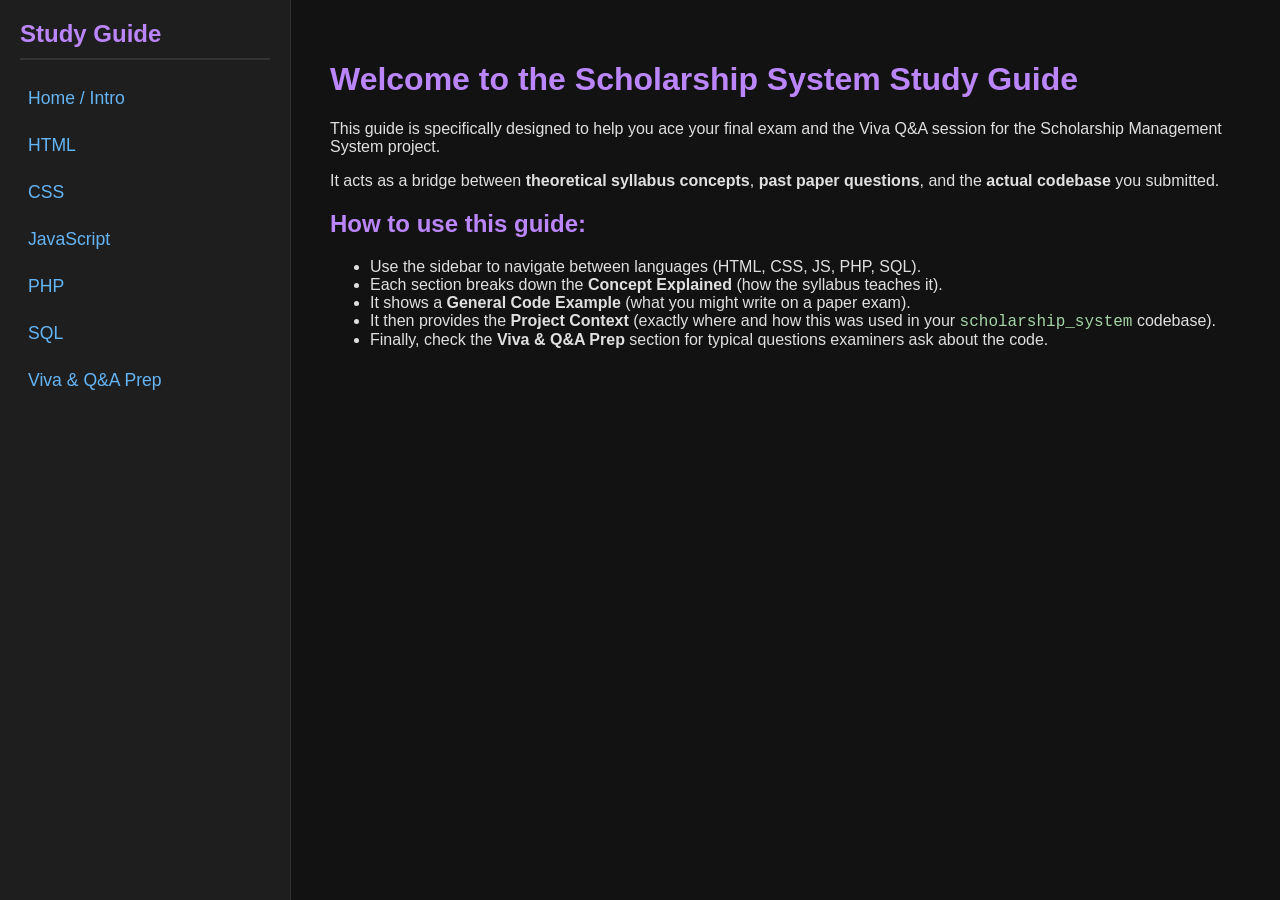
==== GUIDE/index.html @ c11701c4 "docs: add comprehensive study guide and viva prep" ====
<!DOCTYPE html>
<html lang="en">
<head>
    <meta charset="UTF-8">
    <meta name="viewport" content="width=device-width, initial-scale=1.0">
    <title>Welcome to the Scholarship System Study Guide - Study Guide</title>
    <link rel="stylesheet" href="assets/style.css">
</head>
<body>
    <div class="sidebar">
        <h2>Study Guide</h2>
        <ul>
            <li><a href="index.html">Home / Intro</a></li>
            <li><a href="html.html">HTML</a></li>
            <li><a href="css.html">CSS</a></li>
            <li><a href="js.html">JavaScript</a></li>
            <li><a href="php.html">PHP</a></li>
            <li><a href="sql.html">SQL</a></li>
            <li><a href="viva.html">Viva & Q&A Prep</a></li>
        </ul>
    </div>
    <div class="content">
        <h1>Welcome to the Scholarship System Study Guide</h1>
        
        <p>This guide is specifically designed to help you ace your final exam and the Viva Q&A session for the Scholarship Management System project.</p>
        <p>It acts as a bridge between <strong>theoretical syllabus concepts</strong>, <strong>past paper questions</strong>, and the <strong>actual codebase</strong> you submitted.</p>
        
        <h2>How to use this guide:</h2>
        <ul>
            <li>Use the sidebar to navigate between languages (HTML, CSS, JS, PHP, SQL).</li>
            <li>Each section breaks down the <strong>Concept Explained</strong> (how the syllabus teaches it).</li>
            <li>It shows a <strong>General Code Example</strong> (what you might write on a paper exam).</li>
            <li>It then provides the <strong>Project Context</strong> (exactly where and how this was used in your <code>scholarship_system</code> codebase).</li>
            <li>Finally, check the <strong>Viva & Q&A Prep</strong> section for typical questions examiners ask about the code.</li>
        </ul>
        
    </div>
</body>
</html>
---- GUIDE/assets/style.css ----
:root {
    --bg-color: #121212;
    --sidebar-bg: #1e1e1e;
    --text-color: #e0e0e0;
    --link-color: #64b5f6;
    --link-hover: #90caf9;
    --border-color: #333333;
    --code-bg: #2d2d2d;
    --accent: #bb86fc;
}

body {
    margin: 0;
    font-family: 'Segoe UI', Tahoma, Geneva, Verdana, sans-serif;
    background-color: var(--bg-color);
    color: var(--text-color);
    display: flex;
    min-height: 100vh;
}

.sidebar {
    width: 250px;
    background-color: var(--sidebar-bg);
    padding: 20px;
    border-right: 1px solid var(--border-color);
    position: fixed;
    height: 100vh;
    overflow-y: auto;
}

.sidebar h2 {
    color: var(--accent);
    margin-top: 0;
    border-bottom: 2px solid var(--border-color);
    padding-bottom: 10px;
}

.sidebar ul {
    list-style-type: none;
    padding: 0;
}

.sidebar ul li {
    margin-bottom: 10px;
}

.sidebar ul li a {
    color: var(--link-color);
    text-decoration: none;
    font-size: 1.1em;
    display: block;
    padding: 8px;
    border-radius: 4px;
}

.sidebar ul li a:hover {
    background-color: var(--border-color);
    color: var(--link-hover);
}

.content {
    margin-left: 290px;
    padding: 40px;
    max-width: 1000px;
    flex-grow: 1;
}

h1, h2, h3 {
    color: var(--accent);
}

a {
    color: var(--link-color);
}

a:hover {
    color: var(--link-hover);
}

pre {
    background-color: var(--code-bg);
    padding: 15px;
    border-radius: 5px;
    overflow-x: auto;
    border: 1px solid var(--border-color);
}

code {
    font-family: 'Courier New', Courier, monospace;
    color: #a5d6a7;
}

.concept-box {
    background-color: var(--sidebar-bg);
    border-left: 4px solid var(--accent);
    padding: 15px;
    margin-bottom: 20px;
    border-radius: 0 5px 5px 0;
}

.code-example {
    margin-bottom: 20px;
}

.project-context {
    background-color: #1a237e; /* deep blue */
    padding: 15px;
    border-radius: 5px;
    margin-bottom: 30px;
    border-left: 4px solid #64b5f6;
}
.project-context h3 {
    color: #90caf9;
    margin-top: 0;
}
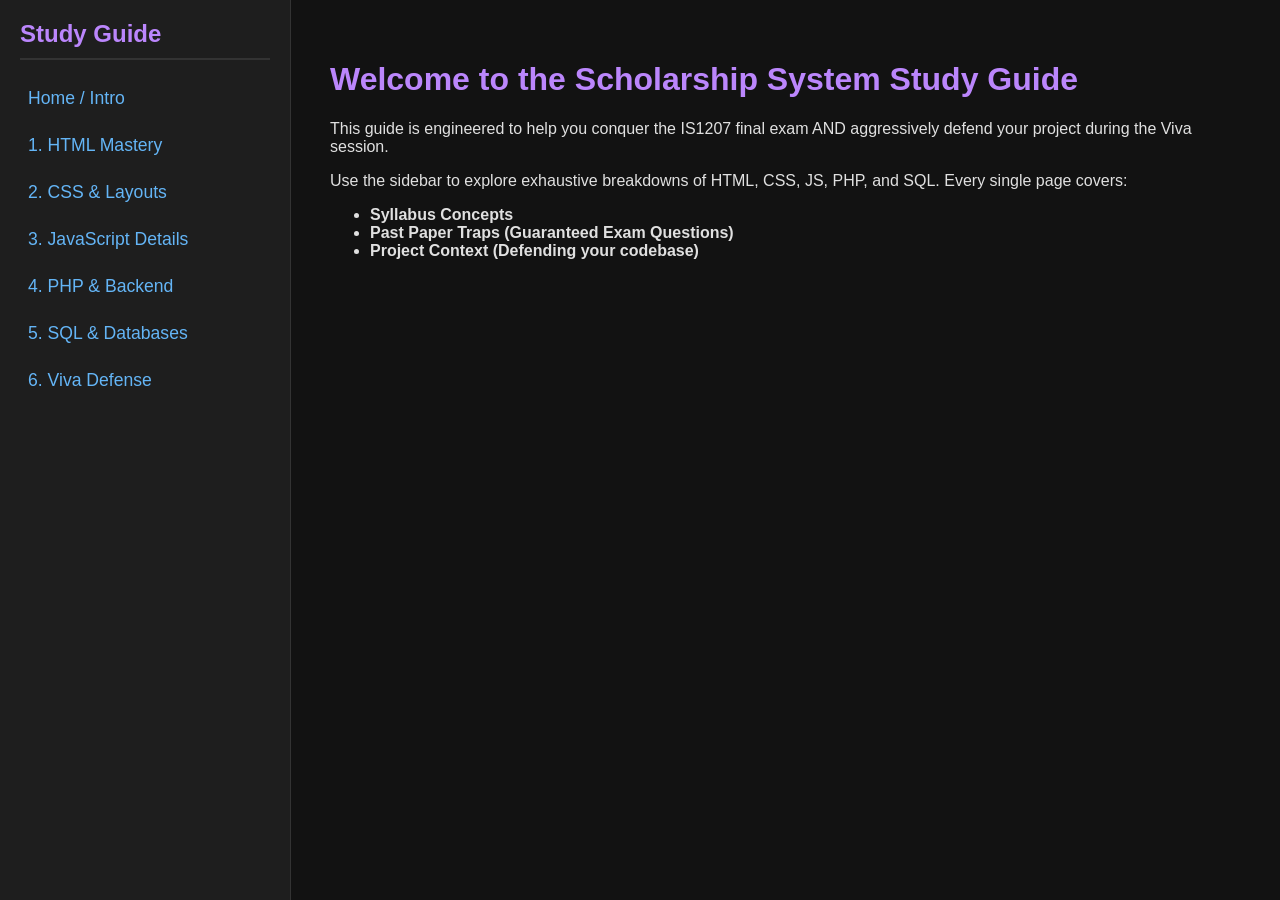
==== commit 30bf5591: "docs: overhaul study guide with massive detail, past paper traps, and codebase viva defense" ====
--- a/GUIDE/index.html
+++ b/GUIDE/index.html
@@ -4,37 +4,34 @@
 <head>
     <meta charset="UTF-8">
     <meta name="viewport" content="width=device-width, initial-scale=1.0">
-    <title>Welcome to the Scholarship System Study Guide - Study Guide</title>
+    <title>Welcome to the Scholarship System Study Guide - Comprehensive Study Guide</title>
     <link rel="stylesheet" href="assets/style.css">
+    <style>
+        .concept-box { background-color: #1e1e1e; border-left: 4px solid #bb86fc; padding: 15px; margin-bottom: 20px; border-radius: 0 5px 5px 0; }
+        .code-example { margin-bottom: 20px; }
+        .project-context { background-color: #1a237e; padding: 15px; border-radius: 5px; margin-bottom: 30px; border-left: 4px solid #64b5f6; }
+        .project-context h3 { color: #90caf9; margin-top: 0; }
+        .past-paper-trap { background-color: #420b0b; padding: 15px; border-radius: 5px; margin-bottom: 30px; border-left: 4px solid #ff5252; }
+        .past-paper-trap h3 { color: #ff8a80; margin-top: 0; }
+        hr { border: 0; height: 1px; background: #333; margin: 40px 0; }
+    </style>
 </head>
 <body>
     <div class="sidebar">
         <h2>Study Guide</h2>
         <ul>
             <li><a href="index.html">Home / Intro</a></li>
-            <li><a href="html.html">HTML</a></li>
-            <li><a href="css.html">CSS</a></li>
-            <li><a href="js.html">JavaScript</a></li>
-            <li><a href="php.html">PHP</a></li>
-            <li><a href="sql.html">SQL</a></li>
-            <li><a href="viva.html">Viva & Q&A Prep</a></li>
+            <li><a href="html.html">1. HTML Mastery</a></li>
+            <li><a href="css.html">2. CSS & Layouts</a></li>
+            <li><a href="js.html">3. JavaScript Details</a></li>
+            <li><a href="php.html">4. PHP & Backend</a></li>
+            <li><a href="sql.html">5. SQL & Databases</a></li>
+            <li><a href="viva.html">6. Viva Defense</a></li>
         </ul>
     </div>
     <div class="content">
         <h1>Welcome to the Scholarship System Study Guide</h1>
-        
-        <p>This guide is specifically designed to help you ace your final exam and the Viva Q&A session for the Scholarship Management System project.</p>
-        <p>It acts as a bridge between <strong>theoretical syllabus concepts</strong>, <strong>past paper questions</strong>, and the <strong>actual codebase</strong> you submitted.</p>
-        
-        <h2>How to use this guide:</h2>
-        <ul>
-            <li>Use the sidebar to navigate between languages (HTML, CSS, JS, PHP, SQL).</li>
-            <li>Each section breaks down the <strong>Concept Explained</strong> (how the syllabus teaches it).</li>
-            <li>It shows a <strong>General Code Example</strong> (what you might write on a paper exam).</li>
-            <li>It then provides the <strong>Project Context</strong> (exactly where and how this was used in your <code>scholarship_system</code> codebase).</li>
-            <li>Finally, check the <strong>Viva & Q&A Prep</strong> section for typical questions examiners ask about the code.</li>
-        </ul>
-        
+        <p>This guide is engineered to help you conquer the IS1207 final exam AND aggressively defend your project during the Viva session.</p><p>Use the sidebar to explore exhaustive breakdowns of HTML, CSS, JS, PHP, and SQL. Every single page covers:</p><ul><li><strong>Syllabus Concepts</strong></li><li><strong>Past Paper Traps (Guaranteed Exam Questions)</strong></li><li><strong>Project Context (Defending your codebase)</strong></li></ul>
     </div>
 </body>
 </html>
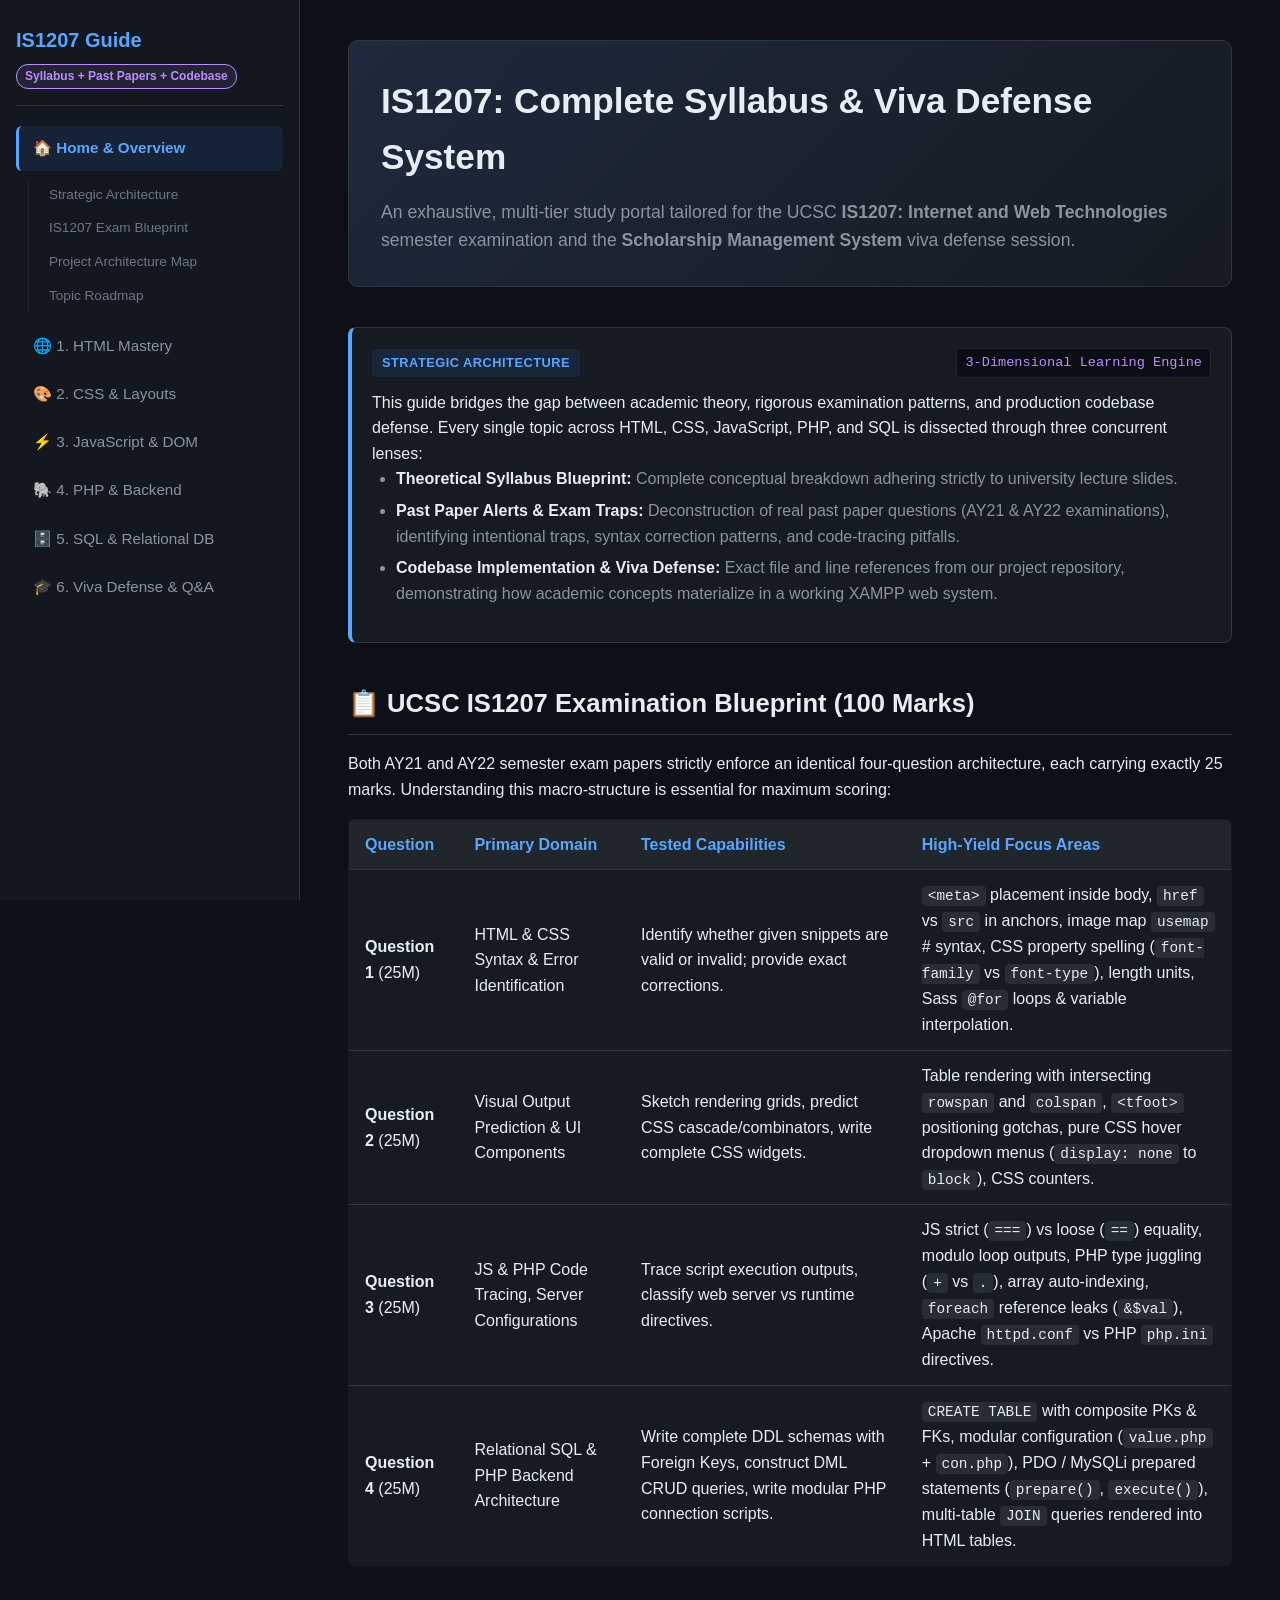
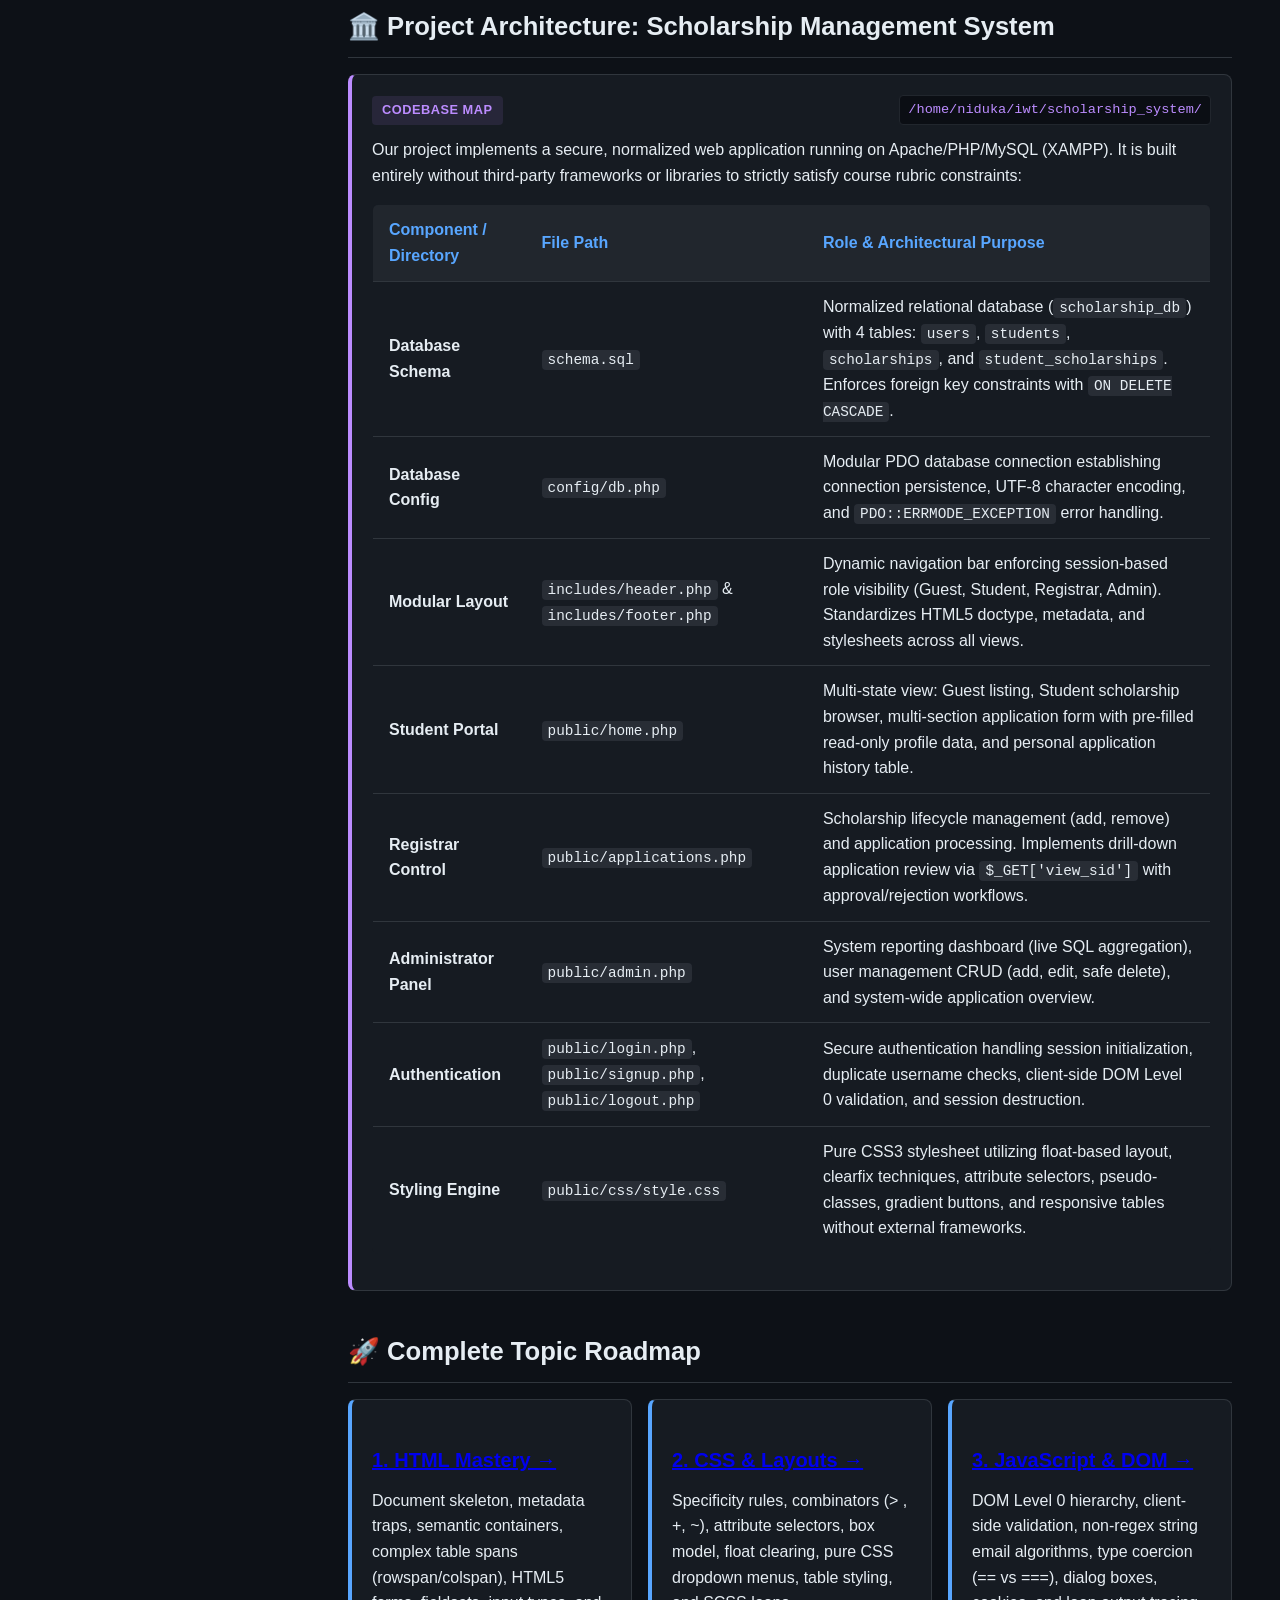
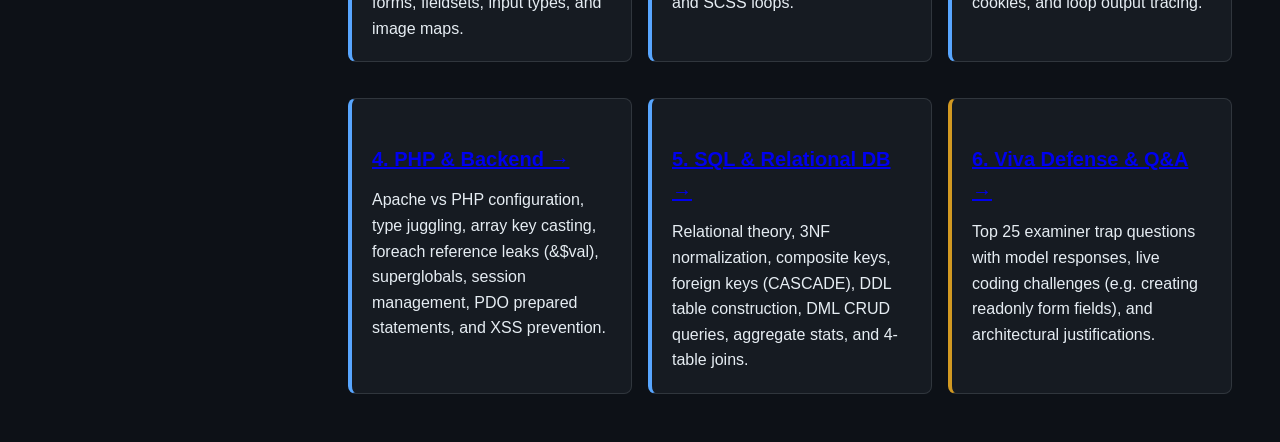
==== commit 10d56ed1: "docs: complete exhaustive IS1207 study guide and viva master defense portal" ====
--- a/GUIDE/index.html
+++ b/GUIDE/index.html
@@ -1,37 +1,182 @@
-
 <!DOCTYPE html>
 <html lang="en">
 <head>
     <meta charset="UTF-8">
     <meta name="viewport" content="width=device-width, initial-scale=1.0">
-    <title>Welcome to the Scholarship System Study Guide - Comprehensive Study Guide</title>
+    <title>IS1207 Study Portal & Project Defense Guide | IS1207 Complete Study Guide</title>
     <link rel="stylesheet" href="assets/style.css">
-    <style>
-        .concept-box { background-color: #1e1e1e; border-left: 4px solid #bb86fc; padding: 15px; margin-bottom: 20px; border-radius: 0 5px 5px 0; }
-        .code-example { margin-bottom: 20px; }
-        .project-context { background-color: #1a237e; padding: 15px; border-radius: 5px; margin-bottom: 30px; border-left: 4px solid #64b5f6; }
-        .project-context h3 { color: #90caf9; margin-top: 0; }
-        .past-paper-trap { background-color: #420b0b; padding: 15px; border-radius: 5px; margin-bottom: 30px; border-left: 4px solid #ff5252; }
-        .past-paper-trap h3 { color: #ff8a80; margin-top: 0; }
-        hr { border: 0; height: 1px; background: #333; margin: 40px 0; }
-    </style>
 </head>
 <body>
-    <div class="sidebar">
-        <h2>Study Guide</h2>
-        <ul>
-            <li><a href="index.html">Home / Intro</a></li>
-            <li><a href="html.html">1. HTML Mastery</a></li>
-            <li><a href="css.html">2. CSS & Layouts</a></li>
-            <li><a href="js.html">3. JavaScript Details</a></li>
-            <li><a href="php.html">4. PHP & Backend</a></li>
-            <li><a href="sql.html">5. SQL & Databases</a></li>
-            <li><a href="viva.html">6. Viva Defense</a></li>
-        </ul>
+    <aside class="sidebar">
+        <div class="sidebar-header">
+            <h2>IS1207 Guide</h2>
+            <span class="badge">Syllabus + Past Papers + Codebase</span>
+        </div>
+        <nav class="sidebar-nav">
+            <a href="index.html" class="nav-item active">🏠 Home & Overview</a>
+<div class="sub-nav">
+  <a href="#strategic-architecture">Strategic Architecture</a>
+  <a href="#exam-blueprint">IS1207 Exam Blueprint</a>
+  <a href="#project-architecture">Project Architecture Map</a>
+  <a href="#roadmap">Topic Roadmap</a>
+</div>
+<a href="html.html" class="nav-item ">🌐 1. HTML Mastery</a>
+<a href="css.html" class="nav-item ">🎨 2. CSS & Layouts</a>
+<a href="js.html" class="nav-item ">⚡ 3. JavaScript & DOM</a>
+<a href="php.html" class="nav-item ">🐘 4. PHP & Backend</a>
+<a href="sql.html" class="nav-item ">🗄️ 5. SQL & Relational DB</a>
+<a href="viva.html" class="nav-item ">🎓 6. Viva Defense & Q&A</a>
+
+        </nav>
+    </aside>
+    <main class="main-wrapper">
+        
+<div class="hero-banner">
+    <h1>IS1207: Complete Syllabus & Viva Defense System</h1>
+    <p>An exhaustive, multi-tier study portal tailored for the UCSC <strong>IS1207: Internet and Web Technologies</strong> semester examination and the <strong>Scholarship Management System</strong> viva defense session.</p>
+</div>
+
+<div class="box box-concept">
+    <div class="box-header">
+        <span class="box-tag">Strategic Architecture</span>
+        <span class="file-badge">3-Dimensional Learning Engine</span>
     </div>
-    <div class="content">
-        <h1>Welcome to the Scholarship System Study Guide</h1>
-        <p>This guide is engineered to help you conquer the IS1207 final exam AND aggressively defend your project during the Viva session.</p><p>Use the sidebar to explore exhaustive breakdowns of HTML, CSS, JS, PHP, and SQL. Every single page covers:</p><ul><li><strong>Syllabus Concepts</strong></li><li><strong>Past Paper Traps (Guaranteed Exam Questions)</strong></li><li><strong>Project Context (Defending your codebase)</strong></li></ul>
+    <p>This guide bridges the gap between academic theory, rigorous examination patterns, and production codebase defense. Every single topic across HTML, CSS, JavaScript, PHP, and SQL is dissected through three concurrent lenses:</p>
+    <ul>
+        <li><strong>Theoretical Syllabus Blueprint:</strong> Complete conceptual breakdown adhering strictly to university lecture slides.</li>
+        <li><strong>Past Paper Alerts & Exam Traps:</strong> Deconstruction of real past paper questions (AY21 & AY22 examinations), identifying intentional traps, syntax correction patterns, and code-tracing pitfalls.</li>
+        <li><strong>Codebase Implementation & Viva Defense:</strong> Exact file and line references from our project repository, demonstrating how academic concepts materialize in a working XAMPP web system.</li>
+    </ul>
+</div>
+
+<h2 class="topic-title">📋 UCSC IS1207 Examination Blueprint (100 Marks)</h2>
+<p>Both AY21 and AY22 semester exam papers strictly enforce an identical four-question architecture, each carrying exactly 25 marks. Understanding this macro-structure is essential for maximum scoring:</p>
+
+<table class="study-table">
+    <thead>
+        <tr>
+            <th>Question</th>
+            <th>Primary Domain</th>
+            <th>Tested Capabilities</th>
+            <th>High-Yield Focus Areas</th>
+        </tr>
+    </thead>
+    <tbody>
+        <tr>
+            <td><strong>Question 1</strong> (25M)</td>
+            <td>HTML & CSS Syntax & Error Identification</td>
+            <td>Identify whether given snippets are valid or invalid; provide exact corrections.</td>
+            <td><code>&lt;meta&gt;</code> placement inside body, <code>href</code> vs <code>src</code> in anchors, image map <code>usemap</code> # syntax, CSS property spelling (<code>font-family</code> vs <code>font-type</code>), length units, Sass <code>@for</code> loops & variable interpolation.</td>
+        </tr>
+        <tr>
+            <td><strong>Question 2</strong> (25M)</td>
+            <td>Visual Output Prediction & UI Components</td>
+            <td>Sketch rendering grids, predict CSS cascade/combinators, write complete CSS widgets.</td>
+            <td>Table rendering with intersecting <code>rowspan</code> and <code>colspan</code>, <code>&lt;tfoot&gt;</code> positioning gotchas, pure CSS hover dropdown menus (<code>display: none</code> to <code>block</code>), CSS counters.</td>
+        </tr>
+        <tr>
+            <td><strong>Question 3</strong> (25M)</td>
+            <td>JS & PHP Code Tracing, Server Configurations</td>
+            <td>Trace script execution outputs, classify web server vs runtime directives.</td>
+            <td>JS strict (<code>===</code>) vs loose (<code>==</code>) equality, modulo loop outputs, PHP type juggling (<code>+</code> vs <code>.</code>), array auto-indexing, <code>foreach</code> reference leaks (<code>&amp;$val</code>), Apache <code>httpd.conf</code> vs PHP <code>php.ini</code> directives.</td>
+        </tr>
+        <tr>
+            <td><strong>Question 4</strong> (25M)</td>
+            <td>Relational SQL & PHP Backend Architecture</td>
+            <td>Write complete DDL schemas with Foreign Keys, construct DML CRUD queries, write modular PHP connection scripts.</td>
+            <td><code>CREATE TABLE</code> with composite PKs & FKs, modular configuration (<code>value.php</code> + <code>con.php</code>), PDO / MySQLi prepared statements (<code>prepare()</code>, <code>execute()</code>), multi-table <code>JOIN</code> queries rendered into HTML tables.</td>
+        </tr>
+    </tbody>
+</table>
+
+<h2 class="topic-title">🏛️ Project Architecture: Scholarship Management System</h2>
+<div class="box box-codebase">
+    <div class="box-header">
+        <span class="box-tag">Codebase Map</span>
+        <span class="file-badge">/home/niduka/iwt/scholarship_system/</span>
     </div>
+    <p>Our project implements a secure, normalized web application running on Apache/PHP/MySQL (XAMPP). It is built entirely without third-party frameworks or libraries to strictly satisfy course rubric constraints:</p>
+    <table class="study-table">
+        <thead>
+            <tr>
+                <th>Component / Directory</th>
+                <th>File Path</th>
+                <th>Role & Architectural Purpose</th>
+            </tr>
+        </thead>
+        <tbody>
+            <tr>
+                <td><strong>Database Schema</strong></td>
+                <td><code>schema.sql</code></td>
+                <td>Normalized relational database (<code>scholarship_db</code>) with 4 tables: <code>users</code>, <code>students</code>, <code>scholarships</code>, and <code>student_scholarships</code>. Enforces foreign key constraints with <code>ON DELETE CASCADE</code>.</td>
+            </tr>
+            <tr>
+                <td><strong>Database Config</strong></td>
+                <td><code>config/db.php</code></td>
+                <td>Modular PDO database connection establishing connection persistence, UTF-8 character encoding, and <code>PDO::ERRMODE_EXCEPTION</code> error handling.</td>
+            </tr>
+            <tr>
+                <td><strong>Modular Layout</strong></td>
+                <td><code>includes/header.php</code> & <code>includes/footer.php</code></td>
+                <td>Dynamic navigation bar enforcing session-based role visibility (Guest, Student, Registrar, Admin). Standardizes HTML5 doctype, metadata, and stylesheets across all views.</td>
+            </tr>
+            <tr>
+                <td><strong>Student Portal</strong></td>
+                <td><code>public/home.php</code></td>
+                <td>Multi-state view: Guest listing, Student scholarship browser, multi-section application form with pre-filled read-only profile data, and personal application history table.</td>
+            </tr>
+            <tr>
+                <td><strong>Registrar Control</strong></td>
+                <td><code>public/applications.php</code></td>
+                <td>Scholarship lifecycle management (add, remove) and application processing. Implements drill-down application review via <code>$_GET['view_sid']</code> with approval/rejection workflows.</td>
+            </tr>
+            <tr>
+                <td><strong>Administrator Panel</strong></td>
+                <td><code>public/admin.php</code></td>
+                <td>System reporting dashboard (live SQL aggregation), user management CRUD (add, edit, safe delete), and system-wide application overview.</td>
+            </tr>
+            <tr>
+                <td><strong>Authentication</strong></td>
+                <td><code>public/login.php</code>, <code>public/signup.php</code>, <code>public/logout.php</code></td>
+                <td>Secure authentication handling session initialization, duplicate username checks, client-side DOM Level 0 validation, and session destruction.</td>
+            </tr>
+            <tr>
+                <td><strong>Styling Engine</strong></td>
+                <td><code>public/css/style.css</code></td>
+                <td>Pure CSS3 stylesheet utilizing float-based layout, clearfix techniques, attribute selectors, pseudo-classes, gradient buttons, and responsive tables without external frameworks.</td>
+            </tr>
+        </tbody>
+    </table>
+</div>
+
+<h2 class="topic-title">🚀 Complete Topic Roadmap</h2>
+<div style="display: grid; grid-template-columns: repeat(auto-fit, minmax(280px, 1fr)); gap: 16px; margin-top: 16px;">
+    <div class="box box-concept">
+        <h3 class="sub-title"><a href="html.html">1. HTML Mastery &rarr;</a></h3>
+        <p>Document skeleton, metadata traps, semantic containers, complex table spans (rowspan/colspan), HTML5 forms, fieldsets, input types, and image maps.</p>
+    </div>
+    <div class="box box-concept">
+        <h3 class="sub-title"><a href="css.html">2. CSS & Layouts &rarr;</a></h3>
+        <p>Specificity rules, combinators (> , +, ~), attribute selectors, box model, float clearing, pure CSS dropdown menus, table styling, and SCSS loops.</p>
+    </div>
+    <div class="box box-concept">
+        <h3 class="sub-title"><a href="js.html">3. JavaScript & DOM &rarr;</a></h3>
+        <p>DOM Level 0 hierarchy, client-side validation, non-regex string email algorithms, type coercion (== vs ===), dialog boxes, cookies, and loop output tracing.</p>
+    </div>
+    <div class="box box-concept">
+        <h3 class="sub-title"><a href="php.html">4. PHP & Backend &rarr;</a></h3>
+        <p>Apache vs PHP configuration, type juggling, array key casting, foreach reference leaks (&$val), superglobals, session management, PDO prepared statements, and XSS prevention.</p>
+    </div>
+    <div class="box box-concept">
+        <h3 class="sub-title"><a href="sql.html">5. SQL & Relational DB &rarr;</a></h3>
+        <p>Relational theory, 3NF normalization, composite keys, foreign keys (CASCADE), DDL table construction, DML CRUD queries, aggregate stats, and 4-table joins.</p>
+    </div>
+    <div class="box box-viva">
+        <h3 class="sub-title"><a href="viva.html">6. Viva Defense & Q&A &rarr;</a></h3>
+        <p>Top 25 examiner trap questions with model responses, live coding challenges (e.g. creating readonly form fields), and architectural justifications.</p>
+    </div>
+</div>
+
+    </main>
 </body>
 </html>
--- a/GUIDE/assets/style.css
+++ b/GUIDE/assets/style.css
@@ -1,116 +1,357 @@
-
+/* GUIDE/assets/style.css - Dark Theme Study Guide */
 :root {
-    --bg-color: #121212;
-    --sidebar-bg: #1e1e1e;
-    --text-color: #e0e0e0;
-    --link-color: #64b5f6;
-    --link-hover: #90caf9;
-    --border-color: #333333;
-    --code-bg: #2d2d2d;
-    --accent: #bb86fc;
+    --bg-main: #0d1117;
+    --bg-card: #161b22;
+    --bg-card-hover: #1c2128;
+    --bg-sidebar: #13171f;
+    --bg-code: #0b0e14;
+    --border-color: #30363d;
+    --border-subtle: #21262d;
+    
+    --text-primary: #e6edf3;
+    --text-secondary: #8b949e;
+    --text-muted: #6e7681;
+    
+    --accent-blue: #58a6ff;
+    --accent-blue-bg: rgba(56, 139, 253, 0.1);
+    --accent-purple: #bc8cff;
+    --accent-purple-bg: rgba(188, 140, 255, 0.1);
+    --accent-green: #3fb950;
+    --accent-green-bg: rgba(63, 185, 80, 0.1);
+    --accent-red: #f85149;
+    --accent-red-bg: rgba(248, 81, 73, 0.1);
+    --accent-amber: #d29922;
+    --accent-amber-bg: rgba(210, 153, 34, 0.1);
+    
+    --sidebar-width: 300px;
+}
+
+* {
+    box-sizing: border-box;
+    margin: 0;
+    padding: 0;
 }
 
 body {
-    margin: 0;
-    font-family: 'Segoe UI', Tahoma, Geneva, Verdana, sans-serif;
-    background-color: var(--bg-color);
-    color: var(--text-color);
+    font-family: -apple-system, BlinkMacSystemFont, "Segoe UI", Roboto, Helvetica, Arial, sans-serif;
+    background-color: var(--bg-main);
+    color: var(--text-primary);
+    line-height: 1.6;
     display: flex;
     min-height: 100vh;
 }
 
+/* Sidebar */
 .sidebar {
-    width: 250px;
-    background-color: var(--sidebar-bg);
-    padding: 20px;
+    width: var(--sidebar-width);
+    background-color: var(--bg-sidebar);
     border-right: 1px solid var(--border-color);
     position: fixed;
+    top: 0;
+    left: 0;
+    bottom: 0;
     height: 100vh;
     overflow-y: auto;
-}
-
-.sidebar h2 {
-    color: var(--accent);
-    margin-top: 0;
-    border-bottom: 2px solid var(--border-color);
+    padding: 24px 16px;
+    z-index: 100;
+}
+
+.sidebar-header {
+    padding-bottom: 16px;
+    margin-bottom: 20px;
+    border-bottom: 1px solid var(--border-color);
+}
+
+.sidebar-header h2 {
+    font-size: 1.25rem;
+    color: var(--accent-blue);
+    display: flex;
+    align-items: center;
+    gap: 8px;
+    margin-bottom: 6px;
+}
+
+.sidebar-header .badge {
+    display: inline-block;
+    font-size: 0.75rem;
+    font-weight: 600;
+    padding: 2px 8px;
+    background-color: var(--accent-purple-bg);
+    color: var(--accent-purple);
+    border: 1px solid var(--accent-purple);
+    border-radius: 12px;
+}
+
+.sidebar-nav {
+    display: flex;
+    flex-direction: column;
+    gap: 4px;
+}
+
+.nav-item {
+    display: flex;
+    align-items: center;
+    padding: 10px 14px;
+    border-radius: 6px;
+    color: var(--text-secondary);
+    text-decoration: none;
+    font-weight: 500;
+    font-size: 0.95rem;
+    transition: all 0.2s ease;
+    border-left: 3px solid transparent;
+}
+
+.nav-item:hover {
+    background-color: var(--bg-card);
+    color: var(--text-primary);
+}
+
+.nav-item.active {
+    background-color: var(--accent-blue-bg);
+    color: var(--accent-blue);
+    border-left-color: var(--accent-blue);
+    font-weight: 600;
+}
+
+.sub-nav {
+    margin-left: 12px;
+    padding-left: 12px;
+    border-left: 1px solid var(--border-subtle);
+    display: flex;
+    flex-direction: column;
+    gap: 2px;
+    margin-top: 4px;
+    margin-bottom: 8px;
+}
+
+.sub-nav a {
+    color: var(--text-muted);
+    font-size: 0.85rem;
+    text-decoration: none;
+    padding: 5px 8px;
+    border-radius: 4px;
+    transition: color 0.15s ease;
+}
+
+.sub-nav a:hover {
+    color: var(--accent-blue);
+}
+
+/* Main Content Area */
+.main-wrapper {
+    margin-left: var(--sidebar-width);
+    flex: 1;
+    padding: 40px 48px;
+    max-width: 1200px;
+}
+
+.hero-banner {
+    background: linear-gradient(135deg, #1f293d, #161b22);
+    border: 1px solid var(--border-color);
+    border-radius: 10px;
+    padding: 32px;
+    margin-bottom: 40px;
+}
+
+.hero-banner h1 {
+    font-size: 2.2rem;
+    color: var(--text-primary);
+    margin-bottom: 12px;
+}
+
+.hero-banner p {
+    font-size: 1.1rem;
+    color: var(--text-secondary);
+    max-width: 900px;
+}
+
+.section-anchor {
+    scroll-margin-top: 30px;
+}
+
+h2.topic-title {
+    font-size: 1.6rem;
+    color: var(--text-primary);
+    margin: 40px 0 16px 0;
     padding-bottom: 10px;
-}
-
-.sidebar ul {
-    list-style-type: none;
+    border-bottom: 1px solid var(--border-color);
+    display: flex;
+    align-items: center;
+    gap: 12px;
+}
+
+h3.sub-title {
+    font-size: 1.25rem;
+    color: var(--accent-blue);
+    margin: 24px 0 12px 0;
+}
+
+/* Callout Cards */
+.box {
+    border-radius: 8px;
+    padding: 20px;
+    margin-bottom: 20px;
+    border: 1px solid var(--border-color);
+}
+
+.box-concept {
+    background-color: var(--bg-card);
+    border-left: 4px solid var(--accent-blue);
+}
+.box-concept .box-tag {
+    color: var(--accent-blue);
+    background-color: var(--accent-blue-bg);
+}
+
+.box-exam {
+    background-color: var(--bg-card);
+    border-left: 4px solid var(--accent-red);
+}
+.box-exam .box-tag {
+    color: var(--accent-red);
+    background-color: var(--accent-red-bg);
+}
+
+.box-codebase {
+    background-color: var(--bg-card);
+    border-left: 4px solid var(--accent-purple);
+}
+.box-codebase .box-tag {
+    color: var(--accent-purple);
+    background-color: var(--accent-purple-bg);
+}
+
+.box-viva {
+    background-color: var(--bg-card);
+    border-left: 4px solid var(--accent-amber);
+}
+.box-viva .box-tag {
+    color: var(--accent-amber);
+    background-color: var(--accent-amber-bg);
+}
+
+.box-header {
+    display: flex;
+    align-items: center;
+    justify-content: space-between;
+    margin-bottom: 12px;
+}
+
+.box-tag {
+    font-size: 0.8rem;
+    font-weight: 700;
+    letter-spacing: 0.5px;
+    text-transform: uppercase;
+    padding: 4px 10px;
+    border-radius: 4px;
+}
+
+.file-badge {
+    font-family: ui-monospace, SFMono-Regular, SF Mono, Menlo, Consolas, monospace;
+    font-size: 0.85rem;
+    color: var(--accent-purple);
+    background-color: var(--bg-code);
+    padding: 3px 8px;
+    border-radius: 4px;
+    border: 1px solid var(--border-subtle);
+}
+
+/* Code Display */
+pre {
+    background-color: var(--bg-code);
+    border: 1px solid var(--border-subtle);
+    border-radius: 6px;
+    padding: 16px;
+    overflow-x: auto;
+    font-family: ui-monospace, SFMono-Regular, SF Mono, Menlo, Consolas, monospace;
+    font-size: 0.9rem;
+    color: #f0f6fc;
+    line-height: 1.5;
+    margin: 12px 0;
+}
+
+code {
+    font-family: ui-monospace, SFMono-Regular, SF Mono, Menlo, Consolas, monospace;
+    font-size: 0.9em;
+    background-color: rgba(110, 118, 129, 0.2);
+    padding: 2px 6px;
+    border-radius: 4px;
+    color: #e6edf3;
+}
+
+pre code {
+    background-color: transparent;
     padding: 0;
-}
-
-.sidebar ul li {
-    margin-bottom: 10px;
-}
-
-.sidebar ul li a {
-    color: var(--link-color);
+    color: inherit;
+}
+
+/* Tables */
+table.study-table {
+    width: 100%;
+    border-collapse: collapse;
+    margin: 16px 0;
+    background-color: var(--bg-card);
+    border-radius: 6px;
+    overflow: hidden;
+    border: 1px solid var(--border-color);
+}
+
+table.study-table th, table.study-table td {
+    padding: 12px 16px;
+    text-align: left;
+    border-bottom: 1px solid var(--border-color);
+}
+
+table.study-table th {
+    background-color: #21262d;
+    color: var(--accent-blue);
+    font-weight: 600;
+}
+
+table.study-table tr:hover {
+    background-color: var(--bg-card-hover);
+}
+
+/* Lists */
+ul, ol {
+    margin-left: 24px;
+    margin-bottom: 16px;
+    color: var(--text-secondary);
+}
+
+li {
+    margin-bottom: 6px;
+}
+
+li strong {
+    color: var(--text-primary);
+}
+
+/* Dividers */
+hr {
+    border: 0;
+    height: 1px;
+    background: var(--border-color);
+    margin: 48px 0;
+}
+
+/* Quick Jump Pill */
+.pill {
+    display: inline-block;
+    padding: 3px 10px;
+    border-radius: 12px;
+    font-size: 0.8rem;
+    font-weight: 500;
+    margin-right: 6px;
+    margin-bottom: 6px;
     text-decoration: none;
-    font-size: 1.1em;
-    display: block;
-    padding: 8px;
-    border-radius: 4px;
-}
-
-.sidebar ul li a:hover {
-    background-color: var(--border-color);
-    color: var(--link-hover);
-}
-
-.content {
-    margin-left: 290px;
-    padding: 40px;
-    max-width: 1000px;
-    flex-grow: 1;
-}
-
-h1, h2, h3 {
-    color: var(--accent);
-}
-
-a {
-    color: var(--link-color);
-}
-
-a:hover {
-    color: var(--link-hover);
-}
-
-pre {
-    background-color: var(--code-bg);
-    padding: 15px;
-    border-radius: 5px;
-    overflow-x: auto;
+    background-color: var(--bg-card);
+    color: var(--text-secondary);
     border: 1px solid var(--border-color);
 }
 
-code {
-    font-family: 'Courier New', Courier, monospace;
-    color: #a5d6a7;
-}
-
-.concept-box {
-    background-color: var(--sidebar-bg);
-    border-left: 4px solid var(--accent);
-    padding: 15px;
-    margin-bottom: 20px;
-    border-radius: 0 5px 5px 0;
-}
-
-.code-example {
-    margin-bottom: 20px;
-}
-
-.project-context {
-    background-color: #1a237e; /* deep blue */
-    padding: 15px;
-    border-radius: 5px;
-    margin-bottom: 30px;
-    border-left: 4px solid #64b5f6;
-}
-.project-context h3 {
-    color: #90caf9;
-    margin-top: 0;
-}
+.pill:hover {
+    background-color: var(--accent-blue-bg);
+    color: var(--accent-blue);
+    border-color: var(--accent-blue);
+}
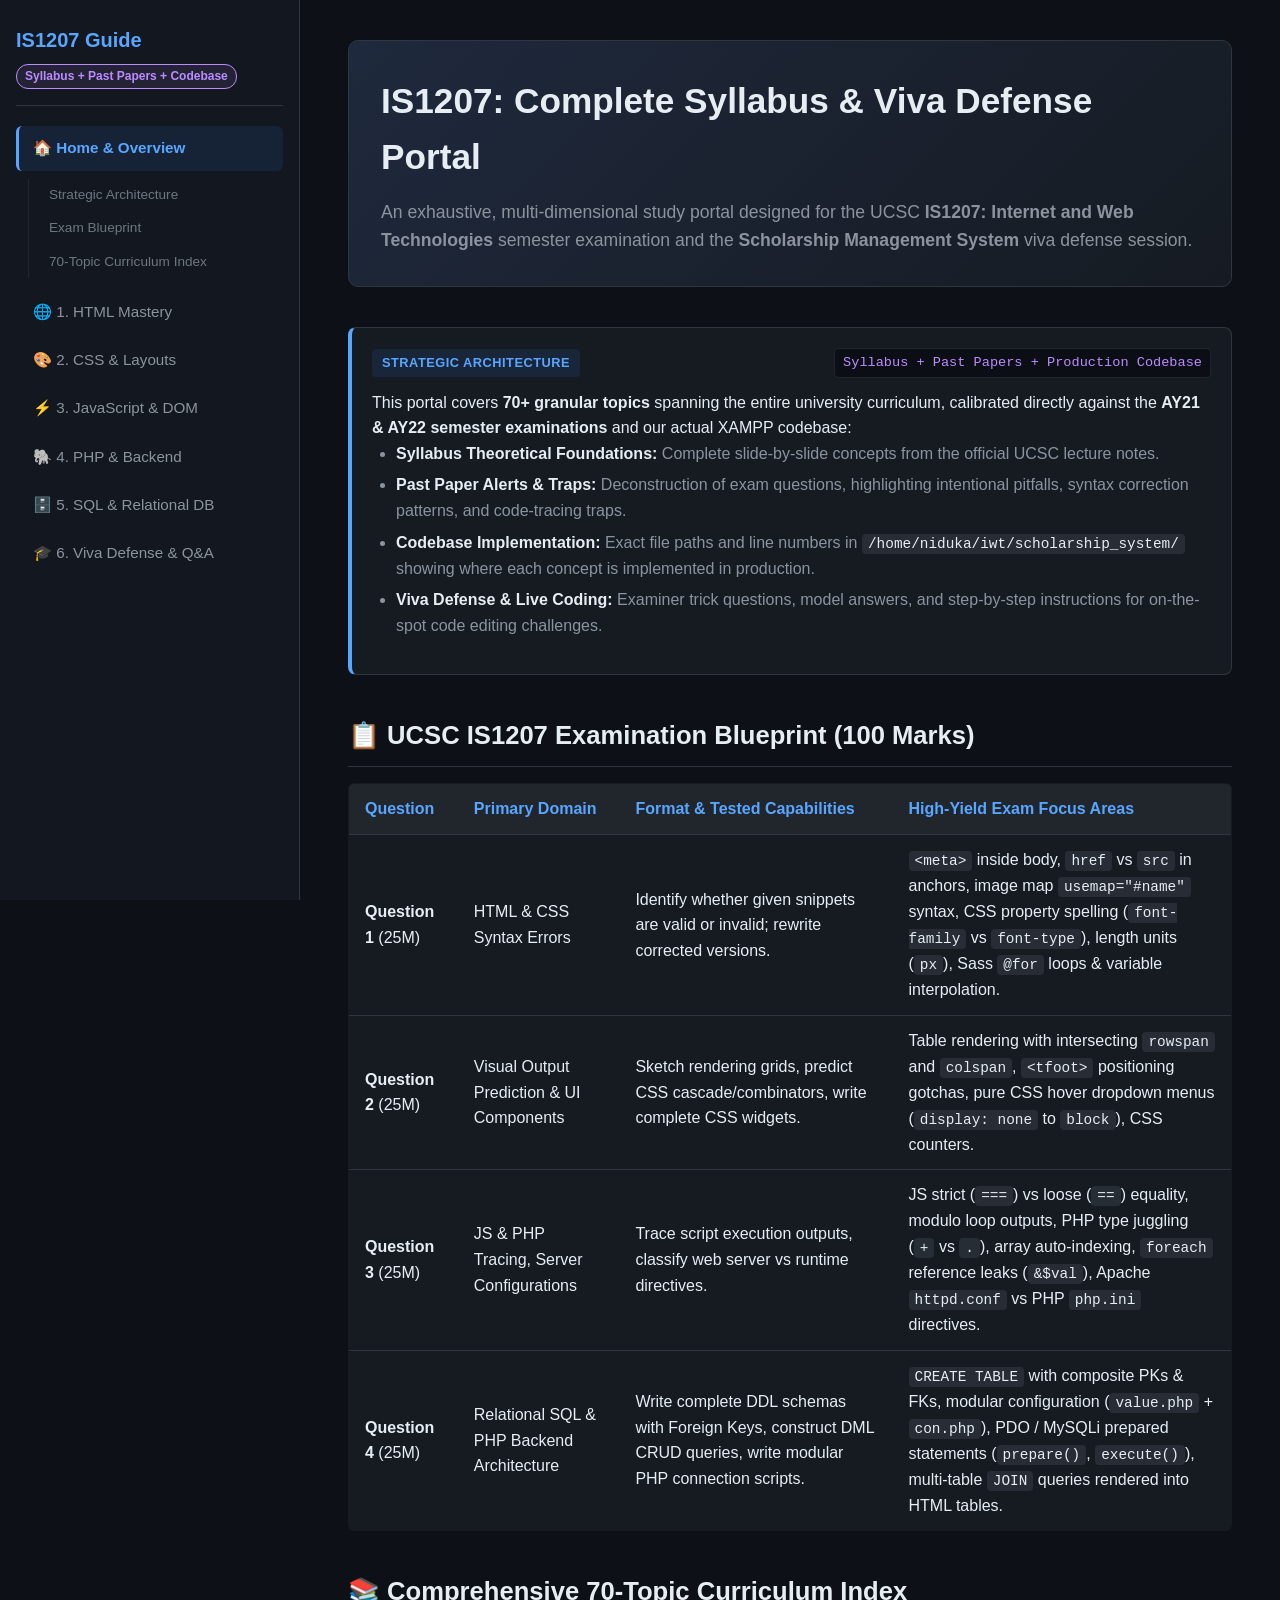
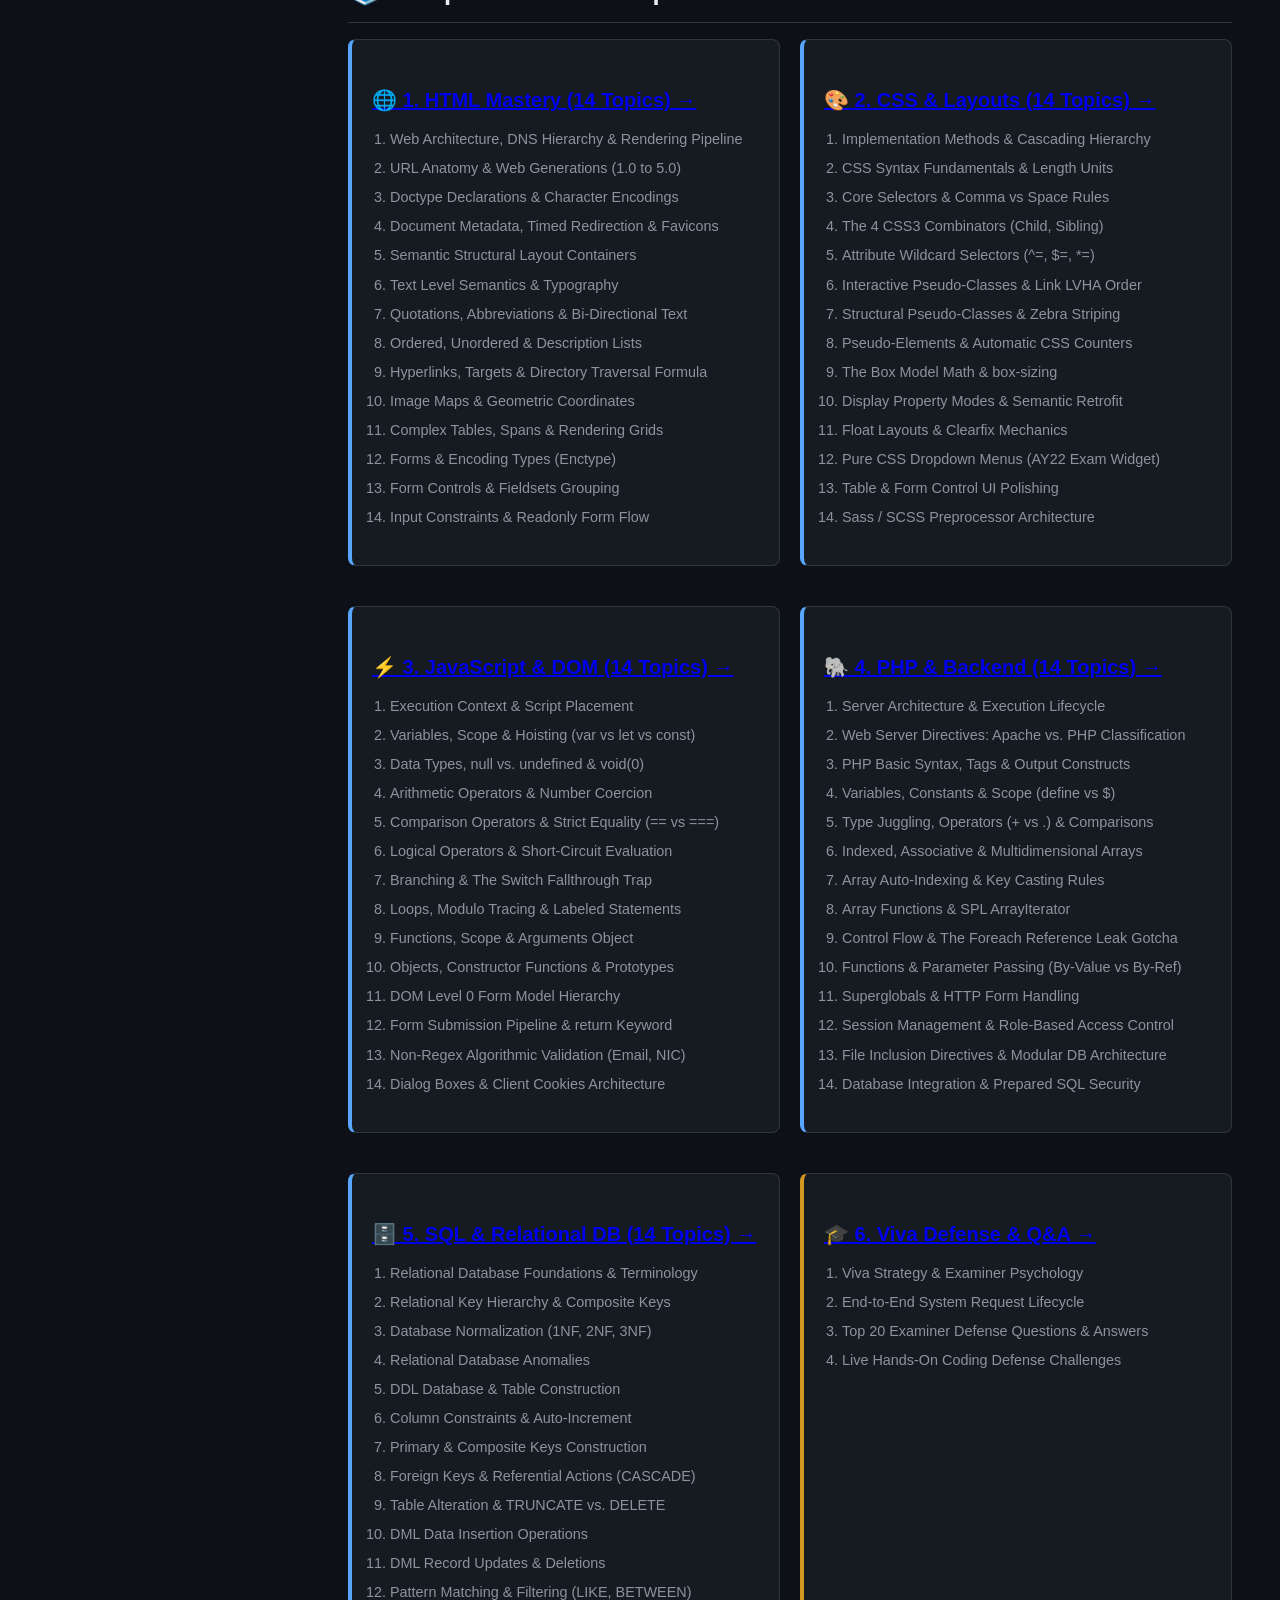
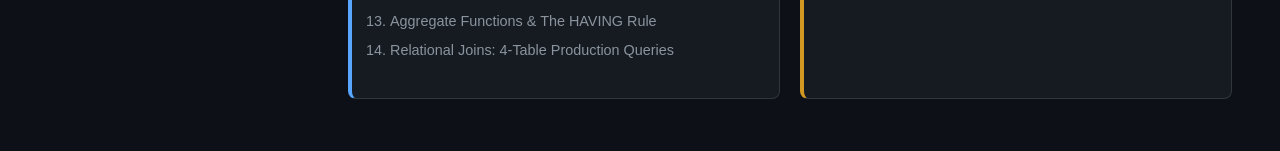
==== commit 7fae7eeb: "docs: expand study guide to 70+ granular topics across all syllabus domains" ====
--- a/GUIDE/index.html
+++ b/GUIDE/index.html
@@ -16,9 +16,8 @@
             <a href="index.html" class="nav-item active">🏠 Home & Overview</a>
 <div class="sub-nav">
   <a href="#strategic-architecture">Strategic Architecture</a>
-  <a href="#exam-blueprint">IS1207 Exam Blueprint</a>
-  <a href="#project-architecture">Project Architecture Map</a>
-  <a href="#roadmap">Topic Roadmap</a>
+  <a href="#exam-blueprint">Exam Blueprint</a>
+  <a href="#curriculum-index">70-Topic Curriculum Index</a>
 </div>
 <a href="html.html" class="nav-item ">🌐 1. HTML Mastery</a>
 <a href="css.html" class="nav-item ">🎨 2. CSS & Layouts</a>
@@ -32,148 +31,173 @@
     <main class="main-wrapper">
         
 <div class="hero-banner">
-    <h1>IS1207: Complete Syllabus & Viva Defense System</h1>
-    <p>An exhaustive, multi-tier study portal tailored for the UCSC <strong>IS1207: Internet and Web Technologies</strong> semester examination and the <strong>Scholarship Management System</strong> viva defense session.</p>
+    <h1>IS1207: Complete Syllabus &amp; Viva Defense Portal</h1>
+    <p>An exhaustive, multi-dimensional study portal designed for the UCSC <strong>IS1207: Internet and Web Technologies</strong> semester examination and the <strong>Scholarship Management System</strong> viva defense session.</p>
 </div>
 
 <div class="box box-concept">
     <div class="box-header">
         <span class="box-tag">Strategic Architecture</span>
-        <span class="file-badge">3-Dimensional Learning Engine</span>
-    </div>
-    <p>This guide bridges the gap between academic theory, rigorous examination patterns, and production codebase defense. Every single topic across HTML, CSS, JavaScript, PHP, and SQL is dissected through three concurrent lenses:</p>
+        <span class="file-badge">Syllabus + Past Papers + Production Codebase</span>
+    </div>
+    <p>This portal covers <strong>70+ granular topics</strong> spanning the entire university curriculum, calibrated directly against the <strong>AY21 &amp; AY22 semester examinations</strong> and our actual XAMPP codebase:</p>
     <ul>
-        <li><strong>Theoretical Syllabus Blueprint:</strong> Complete conceptual breakdown adhering strictly to university lecture slides.</li>
-        <li><strong>Past Paper Alerts & Exam Traps:</strong> Deconstruction of real past paper questions (AY21 & AY22 examinations), identifying intentional traps, syntax correction patterns, and code-tracing pitfalls.</li>
-        <li><strong>Codebase Implementation & Viva Defense:</strong> Exact file and line references from our project repository, demonstrating how academic concepts materialize in a working XAMPP web system.</li>
+        <li><strong>Syllabus Theoretical Foundations:</strong> Complete slide-by-slide concepts from the official UCSC lecture notes.</li>
+        <li><strong>Past Paper Alerts &amp; Traps:</strong> Deconstruction of exam questions, highlighting intentional pitfalls, syntax correction patterns, and code-tracing traps.</li>
+        <li><strong>Codebase Implementation:</strong> Exact file paths and line numbers in <code>/home/niduka/iwt/scholarship_system/</code> showing where each concept is implemented in production.</li>
+        <li><strong>Viva Defense &amp; Live Coding:</strong> Examiner trick questions, model answers, and step-by-step instructions for on-the-spot code editing challenges.</li>
     </ul>
 </div>
 
 <h2 class="topic-title">📋 UCSC IS1207 Examination Blueprint (100 Marks)</h2>
-<p>Both AY21 and AY22 semester exam papers strictly enforce an identical four-question architecture, each carrying exactly 25 marks. Understanding this macro-structure is essential for maximum scoring:</p>
-
 <table class="study-table">
     <thead>
         <tr>
             <th>Question</th>
             <th>Primary Domain</th>
-            <th>Tested Capabilities</th>
-            <th>High-Yield Focus Areas</th>
+            <th>Format &amp; Tested Capabilities</th>
+            <th>High-Yield Exam Focus Areas</th>
         </tr>
     </thead>
     <tbody>
         <tr>
             <td><strong>Question 1</strong> (25M)</td>
-            <td>HTML & CSS Syntax & Error Identification</td>
-            <td>Identify whether given snippets are valid or invalid; provide exact corrections.</td>
-            <td><code>&lt;meta&gt;</code> placement inside body, <code>href</code> vs <code>src</code> in anchors, image map <code>usemap</code> # syntax, CSS property spelling (<code>font-family</code> vs <code>font-type</code>), length units, Sass <code>@for</code> loops & variable interpolation.</td>
+            <td>HTML &amp; CSS Syntax Errors</td>
+            <td>Identify whether given snippets are valid or invalid; rewrite corrected versions.</td>
+            <td><code>&lt;meta&gt;</code> inside body, <code>href</code> vs <code>src</code> in anchors, image map <code>usemap="#name"</code> syntax, CSS property spelling (<code>font-family</code> vs <code>font-type</code>), length units (<code>px</code>), Sass <code>@for</code> loops &amp; variable interpolation.</td>
         </tr>
         <tr>
             <td><strong>Question 2</strong> (25M)</td>
-            <td>Visual Output Prediction & UI Components</td>
+            <td>Visual Output Prediction &amp; UI Components</td>
             <td>Sketch rendering grids, predict CSS cascade/combinators, write complete CSS widgets.</td>
             <td>Table rendering with intersecting <code>rowspan</code> and <code>colspan</code>, <code>&lt;tfoot&gt;</code> positioning gotchas, pure CSS hover dropdown menus (<code>display: none</code> to <code>block</code>), CSS counters.</td>
         </tr>
         <tr>
             <td><strong>Question 3</strong> (25M)</td>
-            <td>JS & PHP Code Tracing, Server Configurations</td>
+            <td>JS &amp; PHP Tracing, Server Configurations</td>
             <td>Trace script execution outputs, classify web server vs runtime directives.</td>
             <td>JS strict (<code>===</code>) vs loose (<code>==</code>) equality, modulo loop outputs, PHP type juggling (<code>+</code> vs <code>.</code>), array auto-indexing, <code>foreach</code> reference leaks (<code>&amp;$val</code>), Apache <code>httpd.conf</code> vs PHP <code>php.ini</code> directives.</td>
         </tr>
         <tr>
             <td><strong>Question 4</strong> (25M)</td>
-            <td>Relational SQL & PHP Backend Architecture</td>
+            <td>Relational SQL &amp; PHP Backend Architecture</td>
             <td>Write complete DDL schemas with Foreign Keys, construct DML CRUD queries, write modular PHP connection scripts.</td>
-            <td><code>CREATE TABLE</code> with composite PKs & FKs, modular configuration (<code>value.php</code> + <code>con.php</code>), PDO / MySQLi prepared statements (<code>prepare()</code>, <code>execute()</code>), multi-table <code>JOIN</code> queries rendered into HTML tables.</td>
+            <td><code>CREATE TABLE</code> with composite PKs &amp; FKs, modular configuration (<code>value.php</code> + <code>con.php</code>), PDO / MySQLi prepared statements (<code>prepare()</code>, <code>execute()</code>), multi-table <code>JOIN</code> queries rendered into HTML tables.</td>
         </tr>
     </tbody>
 </table>
 
-<h2 class="topic-title">🏛️ Project Architecture: Scholarship Management System</h2>
-<div class="box box-codebase">
-    <div class="box-header">
-        <span class="box-tag">Codebase Map</span>
-        <span class="file-badge">/home/niduka/iwt/scholarship_system/</span>
-    </div>
-    <p>Our project implements a secure, normalized web application running on Apache/PHP/MySQL (XAMPP). It is built entirely without third-party frameworks or libraries to strictly satisfy course rubric constraints:</p>
-    <table class="study-table">
-        <thead>
-            <tr>
-                <th>Component / Directory</th>
-                <th>File Path</th>
-                <th>Role & Architectural Purpose</th>
-            </tr>
-        </thead>
-        <tbody>
-            <tr>
-                <td><strong>Database Schema</strong></td>
-                <td><code>schema.sql</code></td>
-                <td>Normalized relational database (<code>scholarship_db</code>) with 4 tables: <code>users</code>, <code>students</code>, <code>scholarships</code>, and <code>student_scholarships</code>. Enforces foreign key constraints with <code>ON DELETE CASCADE</code>.</td>
-            </tr>
-            <tr>
-                <td><strong>Database Config</strong></td>
-                <td><code>config/db.php</code></td>
-                <td>Modular PDO database connection establishing connection persistence, UTF-8 character encoding, and <code>PDO::ERRMODE_EXCEPTION</code> error handling.</td>
-            </tr>
-            <tr>
-                <td><strong>Modular Layout</strong></td>
-                <td><code>includes/header.php</code> & <code>includes/footer.php</code></td>
-                <td>Dynamic navigation bar enforcing session-based role visibility (Guest, Student, Registrar, Admin). Standardizes HTML5 doctype, metadata, and stylesheets across all views.</td>
-            </tr>
-            <tr>
-                <td><strong>Student Portal</strong></td>
-                <td><code>public/home.php</code></td>
-                <td>Multi-state view: Guest listing, Student scholarship browser, multi-section application form with pre-filled read-only profile data, and personal application history table.</td>
-            </tr>
-            <tr>
-                <td><strong>Registrar Control</strong></td>
-                <td><code>public/applications.php</code></td>
-                <td>Scholarship lifecycle management (add, remove) and application processing. Implements drill-down application review via <code>$_GET['view_sid']</code> with approval/rejection workflows.</td>
-            </tr>
-            <tr>
-                <td><strong>Administrator Panel</strong></td>
-                <td><code>public/admin.php</code></td>
-                <td>System reporting dashboard (live SQL aggregation), user management CRUD (add, edit, safe delete), and system-wide application overview.</td>
-            </tr>
-            <tr>
-                <td><strong>Authentication</strong></td>
-                <td><code>public/login.php</code>, <code>public/signup.php</code>, <code>public/logout.php</code></td>
-                <td>Secure authentication handling session initialization, duplicate username checks, client-side DOM Level 0 validation, and session destruction.</td>
-            </tr>
-            <tr>
-                <td><strong>Styling Engine</strong></td>
-                <td><code>public/css/style.css</code></td>
-                <td>Pure CSS3 stylesheet utilizing float-based layout, clearfix techniques, attribute selectors, pseudo-classes, gradient buttons, and responsive tables without external frameworks.</td>
-            </tr>
-        </tbody>
-    </table>
-</div>
-
-<h2 class="topic-title">🚀 Complete Topic Roadmap</h2>
-<div style="display: grid; grid-template-columns: repeat(auto-fit, minmax(280px, 1fr)); gap: 16px; margin-top: 16px;">
-    <div class="box box-concept">
-        <h3 class="sub-title"><a href="html.html">1. HTML Mastery &rarr;</a></h3>
-        <p>Document skeleton, metadata traps, semantic containers, complex table spans (rowspan/colspan), HTML5 forms, fieldsets, input types, and image maps.</p>
-    </div>
-    <div class="box box-concept">
-        <h3 class="sub-title"><a href="css.html">2. CSS & Layouts &rarr;</a></h3>
-        <p>Specificity rules, combinators (> , +, ~), attribute selectors, box model, float clearing, pure CSS dropdown menus, table styling, and SCSS loops.</p>
-    </div>
-    <div class="box box-concept">
-        <h3 class="sub-title"><a href="js.html">3. JavaScript & DOM &rarr;</a></h3>
-        <p>DOM Level 0 hierarchy, client-side validation, non-regex string email algorithms, type coercion (== vs ===), dialog boxes, cookies, and loop output tracing.</p>
-    </div>
-    <div class="box box-concept">
-        <h3 class="sub-title"><a href="php.html">4. PHP & Backend &rarr;</a></h3>
-        <p>Apache vs PHP configuration, type juggling, array key casting, foreach reference leaks (&$val), superglobals, session management, PDO prepared statements, and XSS prevention.</p>
-    </div>
-    <div class="box box-concept">
-        <h3 class="sub-title"><a href="sql.html">5. SQL & Relational DB &rarr;</a></h3>
-        <p>Relational theory, 3NF normalization, composite keys, foreign keys (CASCADE), DDL table construction, DML CRUD queries, aggregate stats, and 4-table joins.</p>
-    </div>
+<h2 class="topic-title">📚 Comprehensive 70-Topic Curriculum Index</h2>
+<div style="display: grid; grid-template-columns: repeat(auto-fit, minmax(320px, 1fr)); gap: 20px; margin-top: 16px;">
+    
+    <div class="box box-concept">
+        <h3 class="sub-title"><a href="html.html">🌐 1. HTML Mastery (14 Topics) &rarr;</a></h3>
+        <ol style="margin-left: 18px; font-size: 0.9rem;">
+            <li>Web Architecture, DNS Hierarchy &amp; Rendering Pipeline</li>
+            <li>URL Anatomy &amp; Web Generations (1.0 to 5.0)</li>
+            <li>Doctype Declarations &amp; Character Encodings</li>
+            <li>Document Metadata, Timed Redirection &amp; Favicons</li>
+            <li>Semantic Structural Layout Containers</li>
+            <li>Text Level Semantics &amp; Typography</li>
+            <li>Quotations, Abbreviations &amp; Bi-Directional Text</li>
+            <li>Ordered, Unordered &amp; Description Lists</li>
+            <li>Hyperlinks, Targets &amp; Directory Traversal Formula</li>
+            <li>Image Maps &amp; Geometric Coordinates</li>
+            <li>Complex Tables, Spans &amp; Rendering Grids</li>
+            <li>Forms &amp; Encoding Types (Enctype)</li>
+            <li>Form Controls &amp; Fieldsets Grouping</li>
+            <li>Input Constraints &amp; Readonly Form Flow</li>
+        </ol>
+    </div>
+
+    <div class="box box-concept">
+        <h3 class="sub-title"><a href="css.html">🎨 2. CSS &amp; Layouts (14 Topics) &rarr;</a></h3>
+        <ol style="margin-left: 18px; font-size: 0.9rem;">
+            <li>Implementation Methods &amp; Cascading Hierarchy</li>
+            <li>CSS Syntax Fundamentals &amp; Length Units</li>
+            <li>Core Selectors &amp; Comma vs Space Rules</li>
+            <li>The 4 CSS3 Combinators (Child, Sibling)</li>
+            <li>Attribute Wildcard Selectors (^=, $=, *=)</li>
+            <li>Interactive Pseudo-Classes &amp; Link LVHA Order</li>
+            <li>Structural Pseudo-Classes &amp; Zebra Striping</li>
+            <li>Pseudo-Elements &amp; Automatic CSS Counters</li>
+            <li>The Box Model Math &amp; box-sizing</li>
+            <li>Display Property Modes &amp; Semantic Retrofit</li>
+            <li>Float Layouts &amp; Clearfix Mechanics</li>
+            <li>Pure CSS Dropdown Menus (AY22 Exam Widget)</li>
+            <li>Table &amp; Form Control UI Polishing</li>
+            <li>Sass / SCSS Preprocessor Architecture</li>
+        </ol>
+    </div>
+
+    <div class="box box-concept">
+        <h3 class="sub-title"><a href="js.html">⚡ 3. JavaScript &amp; DOM (14 Topics) &rarr;</a></h3>
+        <ol style="margin-left: 18px; font-size: 0.9rem;">
+            <li>Execution Context &amp; Script Placement</li>
+            <li>Variables, Scope &amp; Hoisting (var vs let vs const)</li>
+            <li>Data Types, null vs. undefined &amp; void(0)</li>
+            <li>Arithmetic Operators &amp; Number Coercion</li>
+            <li>Comparison Operators &amp; Strict Equality (== vs ===)</li>
+            <li>Logical Operators &amp; Short-Circuit Evaluation</li>
+            <li>Branching &amp; The Switch Fallthrough Trap</li>
+            <li>Loops, Modulo Tracing &amp; Labeled Statements</li>
+            <li>Functions, Scope &amp; Arguments Object</li>
+            <li>Objects, Constructor Functions &amp; Prototypes</li>
+            <li>DOM Level 0 Form Model Hierarchy</li>
+            <li>Form Submission Pipeline &amp; return Keyword</li>
+            <li>Non-Regex Algorithmic Validation (Email, NIC)</li>
+            <li>Dialog Boxes &amp; Client Cookies Architecture</li>
+        </ol>
+    </div>
+
+    <div class="box box-concept">
+        <h3 class="sub-title"><a href="php.html">🐘 4. PHP &amp; Backend (14 Topics) &rarr;</a></h3>
+        <ol style="margin-left: 18px; font-size: 0.9rem;">
+            <li>Server Architecture &amp; Execution Lifecycle</li>
+            <li>Web Server Directives: Apache vs. PHP Classification</li>
+            <li>PHP Basic Syntax, Tags &amp; Output Constructs</li>
+            <li>Variables, Constants &amp; Scope (define vs $)</li>
+            <li>Type Juggling, Operators (+ vs .) &amp; Comparisons</li>
+            <li>Indexed, Associative &amp; Multidimensional Arrays</li>
+            <li>Array Auto-Indexing &amp; Key Casting Rules</li>
+            <li>Array Functions &amp; SPL ArrayIterator</li>
+            <li>Control Flow &amp; The Foreach Reference Leak Gotcha</li>
+            <li>Functions &amp; Parameter Passing (By-Value vs By-Ref)</li>
+            <li>Superglobals &amp; HTTP Form Handling</li>
+            <li>Session Management &amp; Role-Based Access Control</li>
+            <li>File Inclusion Directives &amp; Modular DB Architecture</li>
+            <li>Database Integration &amp; Prepared SQL Security</li>
+        </ol>
+    </div>
+
+    <div class="box box-concept">
+        <h3 class="sub-title"><a href="sql.html">🗄️ 5. SQL &amp; Relational DB (14 Topics) &rarr;</a></h3>
+        <ol style="margin-left: 18px; font-size: 0.9rem;">
+            <li>Relational Database Foundations &amp; Terminology</li>
+            <li>Relational Key Hierarchy &amp; Composite Keys</li>
+            <li>Database Normalization (1NF, 2NF, 3NF)</li>
+            <li>Relational Database Anomalies</li>
+            <li>DDL Database &amp; Table Construction</li>
+            <li>Column Constraints &amp; Auto-Increment</li>
+            <li>Primary &amp; Composite Keys Construction</li>
+            <li>Foreign Keys &amp; Referential Actions (CASCADE)</li>
+            <li>Table Alteration &amp; TRUNCATE vs. DELETE</li>
+            <li>DML Data Insertion Operations</li>
+            <li>DML Record Updates &amp; Deletions</li>
+            <li>Pattern Matching &amp; Filtering (LIKE, BETWEEN)</li>
+            <li>Aggregate Functions &amp; The HAVING Rule</li>
+            <li>Relational Joins: 4-Table Production Queries</li>
+        </ol>
+    </div>
+
     <div class="box box-viva">
-        <h3 class="sub-title"><a href="viva.html">6. Viva Defense & Q&A &rarr;</a></h3>
-        <p>Top 25 examiner trap questions with model responses, live coding challenges (e.g. creating readonly form fields), and architectural justifications.</p>
+        <h3 class="sub-title"><a href="viva.html">🎓 6. Viva Defense &amp; Q&amp;A &rarr;</a></h3>
+        <ol style="margin-left: 18px; font-size: 0.9rem;">
+            <li>Viva Strategy &amp; Examiner Psychology</li>
+            <li>End-to-End System Request Lifecycle</li>
+            <li>Top 20 Examiner Defense Questions &amp; Answers</li>
+            <li>Live Hands-On Coding Defense Challenges</li>
+        </ol>
     </div>
 </div>
 
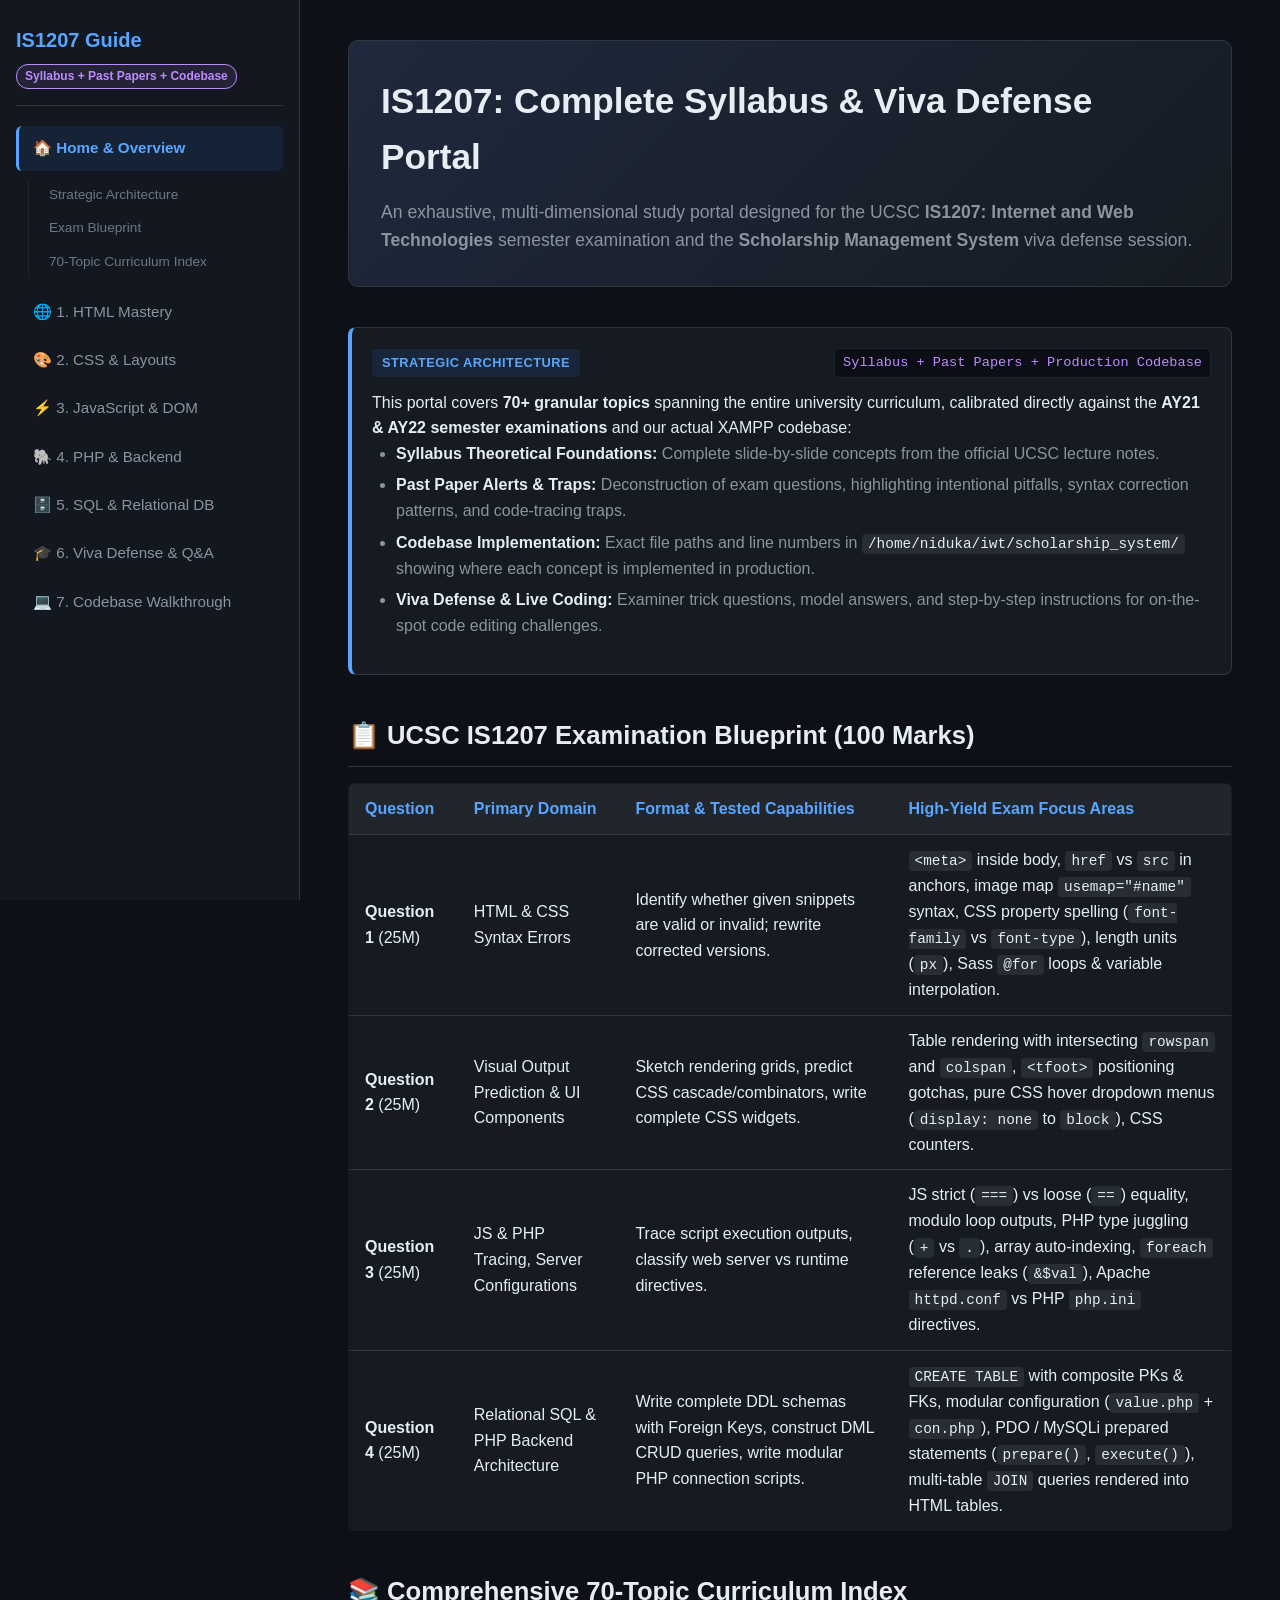
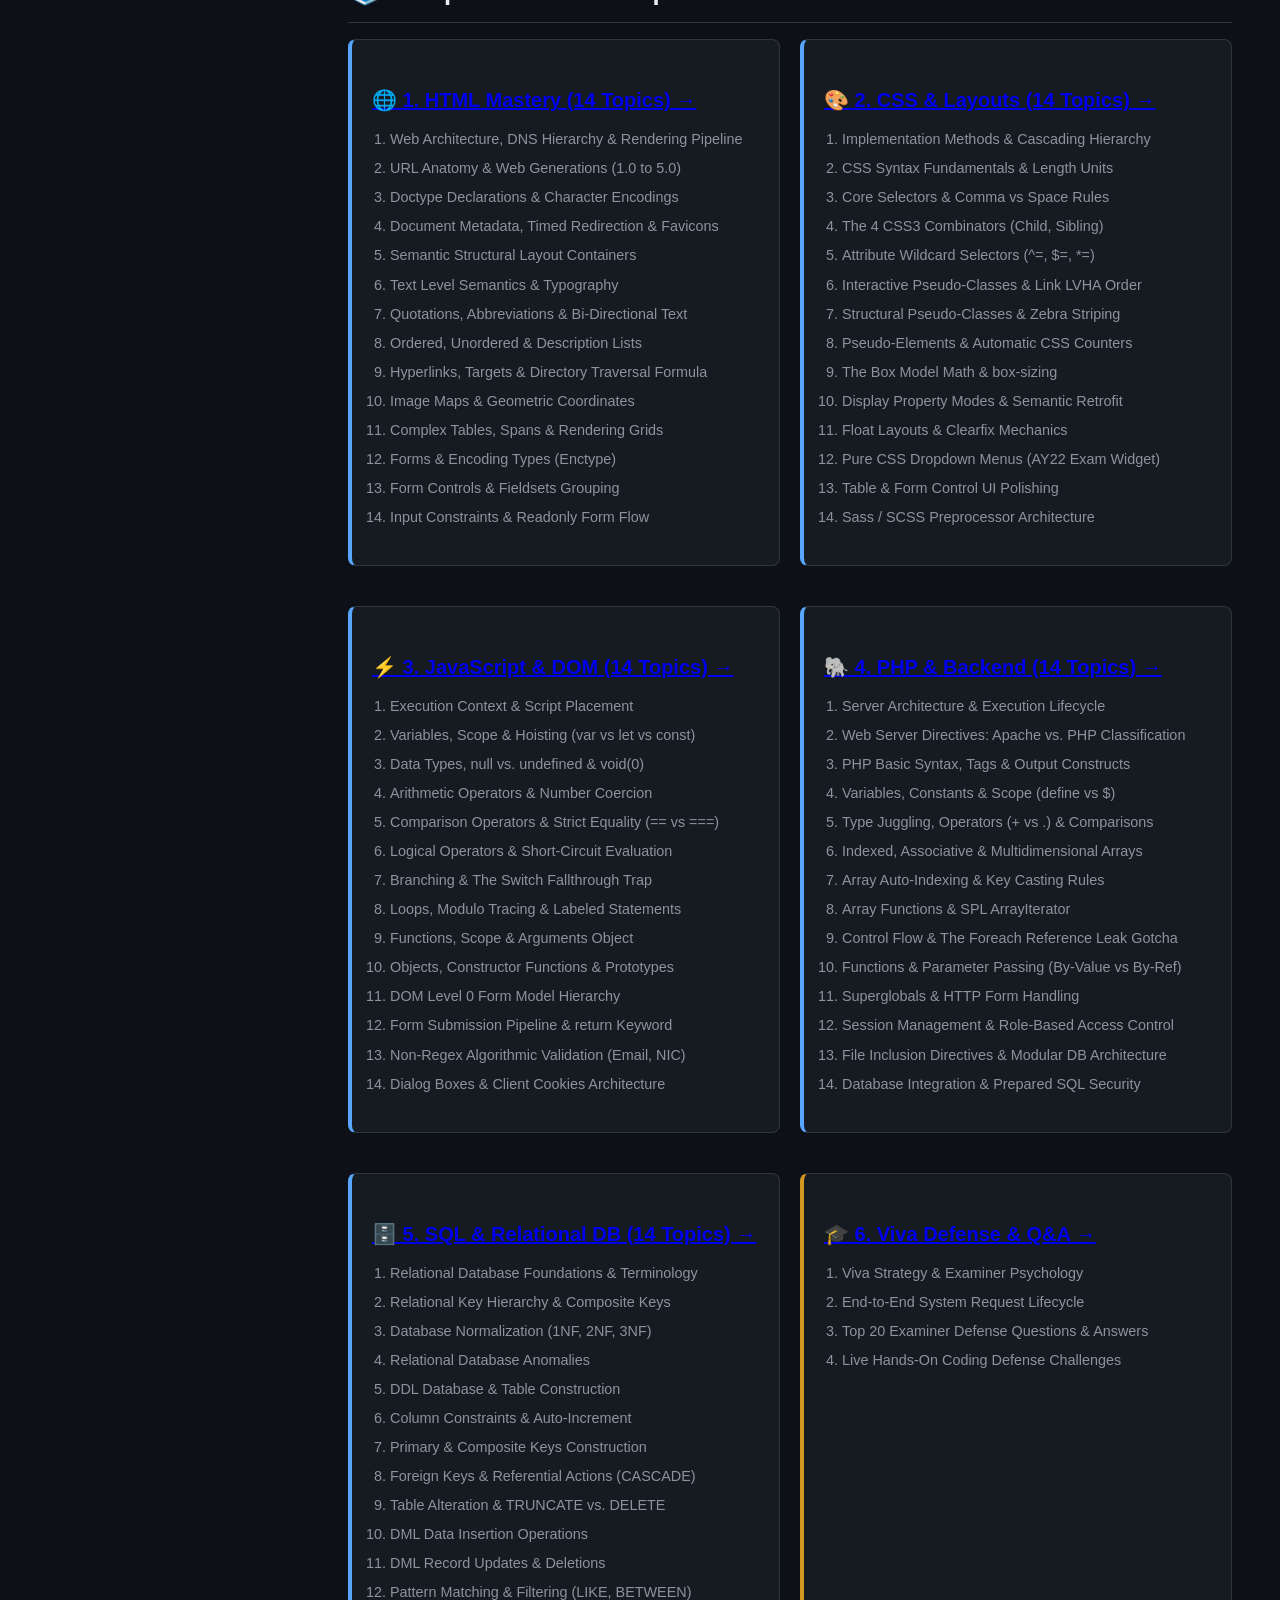
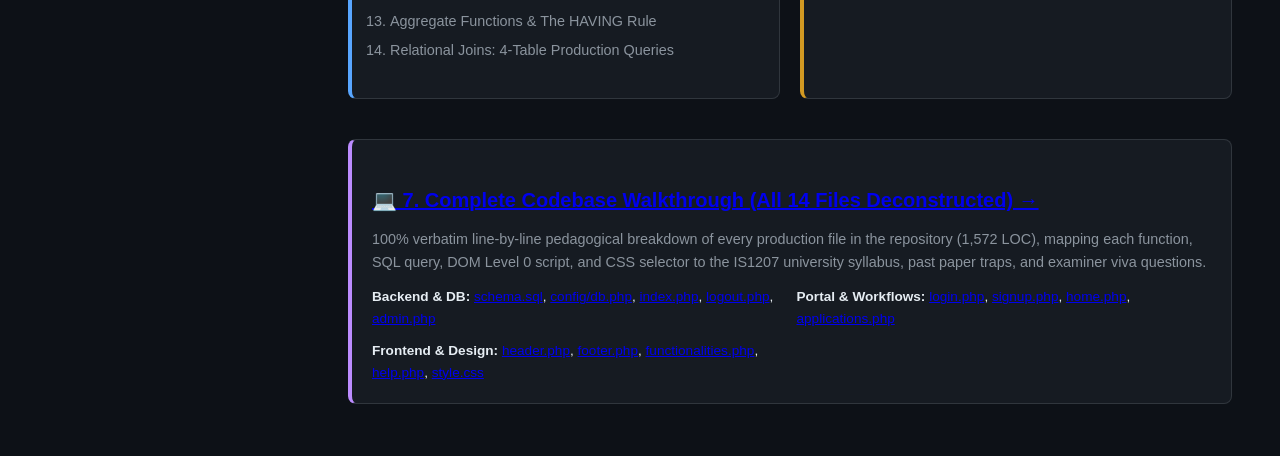
==== commit 4674cdd3: "Add complete codebase walkthrough deconstructing all 14 files with verbatim code and syllabus mappin" ====
--- a/GUIDE/index.html
+++ b/GUIDE/index.html
@@ -25,6 +25,7 @@
 <a href="php.html" class="nav-item ">🐘 4. PHP & Backend</a>
 <a href="sql.html" class="nav-item ">🗄️ 5. SQL & Relational DB</a>
 <a href="viva.html" class="nav-item ">🎓 6. Viva Defense & Q&A</a>
+<a href="codebase.html" class="nav-item ">💻 7. Codebase Walkthrough</a>
 
         </nav>
     </aside>
@@ -199,6 +200,18 @@
             <li>Live Hands-On Coding Defense Challenges</li>
         </ol>
     </div>
+
+    <div class="box box-codebase" style="grid-column: 1 / -1;">
+        <h3 class="sub-title"><a href="codebase.html">💻 7. Complete Codebase Walkthrough (All 14 Files Deconstructed) &rarr;</a></h3>
+        <p style="font-size: 0.9rem; color: var(--text-secondary); margin-bottom: 12px;">
+            100% verbatim line-by-line pedagogical breakdown of every production file in the repository (1,572 LOC), mapping each function, SQL query, DOM Level 0 script, and CSS selector to the IS1207 university syllabus, past paper traps, and examiner viva questions.
+        </p>
+        <div style="display: grid; grid-template-columns: repeat(auto-fit, minmax(280px, 1fr)); gap: 10px; font-size: 0.85rem;">
+            <div><strong>Backend &amp; DB:</strong> <a href="codebase.html#file-schema-sql">schema.sql</a>, <a href="codebase.html#file-config-db">config/db.php</a>, <a href="codebase.html#file-index-php">index.php</a>, <a href="codebase.html#file-public-logout">logout.php</a>, <a href="codebase.html#file-public-admin">admin.php</a></div>
+            <div><strong>Portal &amp; Workflows:</strong> <a href="codebase.html#file-public-login">login.php</a>, <a href="codebase.html#file-public-signup">signup.php</a>, <a href="codebase.html#file-public-home">home.php</a>, <a href="codebase.html#file-public-applications">applications.php</a></div>
+            <div><strong>Frontend &amp; Design:</strong> <a href="codebase.html#file-includes-header">header.php</a>, <a href="codebase.html#file-includes-footer">footer.php</a>, <a href="codebase.html#file-public-functionalities">functionalities.php</a>, <a href="codebase.html#file-public-help">help.php</a>, <a href="codebase.html#file-public-css-style">style.css</a></div>
+        </div>
+    </div>
 </div>
 
     </main>
--- a/GUIDE/assets/style.css
+++ b/GUIDE/assets/style.css
@@ -355,3 +355,110 @@
     color: var(--accent-blue);
     border-color: var(--accent-blue);
 }
+
+/* File Deconstruction Custom Styles */
+.file-card {
+    background: linear-gradient(135deg, #161b22, #1a2230);
+    border: 1px solid var(--border-color);
+    border-left: 5px solid var(--accent-blue);
+    border-radius: 8px;
+    padding: 24px;
+    margin: 36px 0 24px 0;
+    box-shadow: 0 4px 16px rgba(0, 0, 0, 0.25);
+}
+
+.file-card-header {
+    display: flex;
+    justify-content: space-between;
+    align-items: center;
+    flex-wrap: wrap;
+    gap: 12px;
+    margin-bottom: 16px;
+    padding-bottom: 12px;
+    border-bottom: 1px solid var(--border-subtle);
+}
+
+.file-card-title {
+    font-size: 1.4rem;
+    font-weight: 700;
+    color: var(--text-primary);
+    display: flex;
+    align-items: center;
+    gap: 10px;
+}
+
+.file-meta-bar {
+    display: flex;
+    gap: 10px;
+    flex-wrap: wrap;
+    align-items: center;
+}
+
+.tech-badge {
+    font-size: 0.75rem;
+    font-weight: 700;
+    text-transform: uppercase;
+    padding: 3px 10px;
+    border-radius: 4px;
+    letter-spacing: 0.5px;
+}
+
+.tech-php { background-color: rgba(188, 140, 255, 0.15); color: #bc8cff; border: 1px solid #bc8cff; }
+.tech-sql { background-color: rgba(56, 139, 253, 0.15); color: #58a6ff; border: 1px solid #58a6ff; }
+.tech-js { background-color: rgba(210, 153, 34, 0.15); color: #d29922; border: 1px solid #d29922; }
+.tech-css { background-color: rgba(57, 211, 83, 0.15); color: #39d353; border: 1px solid #39d353; }
+.tech-html { background-color: rgba(248, 81, 73, 0.15); color: #f85149; border: 1px solid #f85149; }
+
+.loc-badge {
+    font-size: 0.75rem;
+    color: var(--text-muted);
+    background-color: var(--bg-card);
+    padding: 3px 8px;
+    border-radius: 4px;
+    border: 1px solid var(--border-subtle);
+    font-family: ui-monospace, SFMono-Regular, monospace;
+}
+
+.code-segment-box {
+    background-color: var(--bg-card);
+    border: 1px solid var(--border-color);
+    border-radius: 8px;
+    margin: 20px 0 28px 0;
+    overflow: hidden;
+}
+
+.segment-header {
+    background-color: #1f242c;
+    padding: 10px 18px;
+    display: flex;
+    justify-content: space-between;
+    align-items: center;
+    border-bottom: 1px solid var(--border-subtle);
+    font-size: 0.9rem;
+    font-weight: 600;
+    color: var(--accent-blue);
+}
+
+.segment-lines {
+    font-size: 0.8rem;
+    color: var(--text-muted);
+    font-family: ui-monospace, SFMono-Regular, monospace;
+}
+
+.segment-body {
+    padding: 18px 20px;
+}
+
+.file-nav-sticky {
+    position: sticky;
+    top: 0;
+    background-color: rgba(13, 17, 23, 0.95);
+    backdrop-filter: blur(8px);
+    padding: 14px 18px;
+    margin: 0 -18px 25px -18px;
+    border-bottom: 1px solid var(--border-color);
+    z-index: 50;
+    display: flex;
+    flex-wrap: wrap;
+    gap: 8px;
+}
